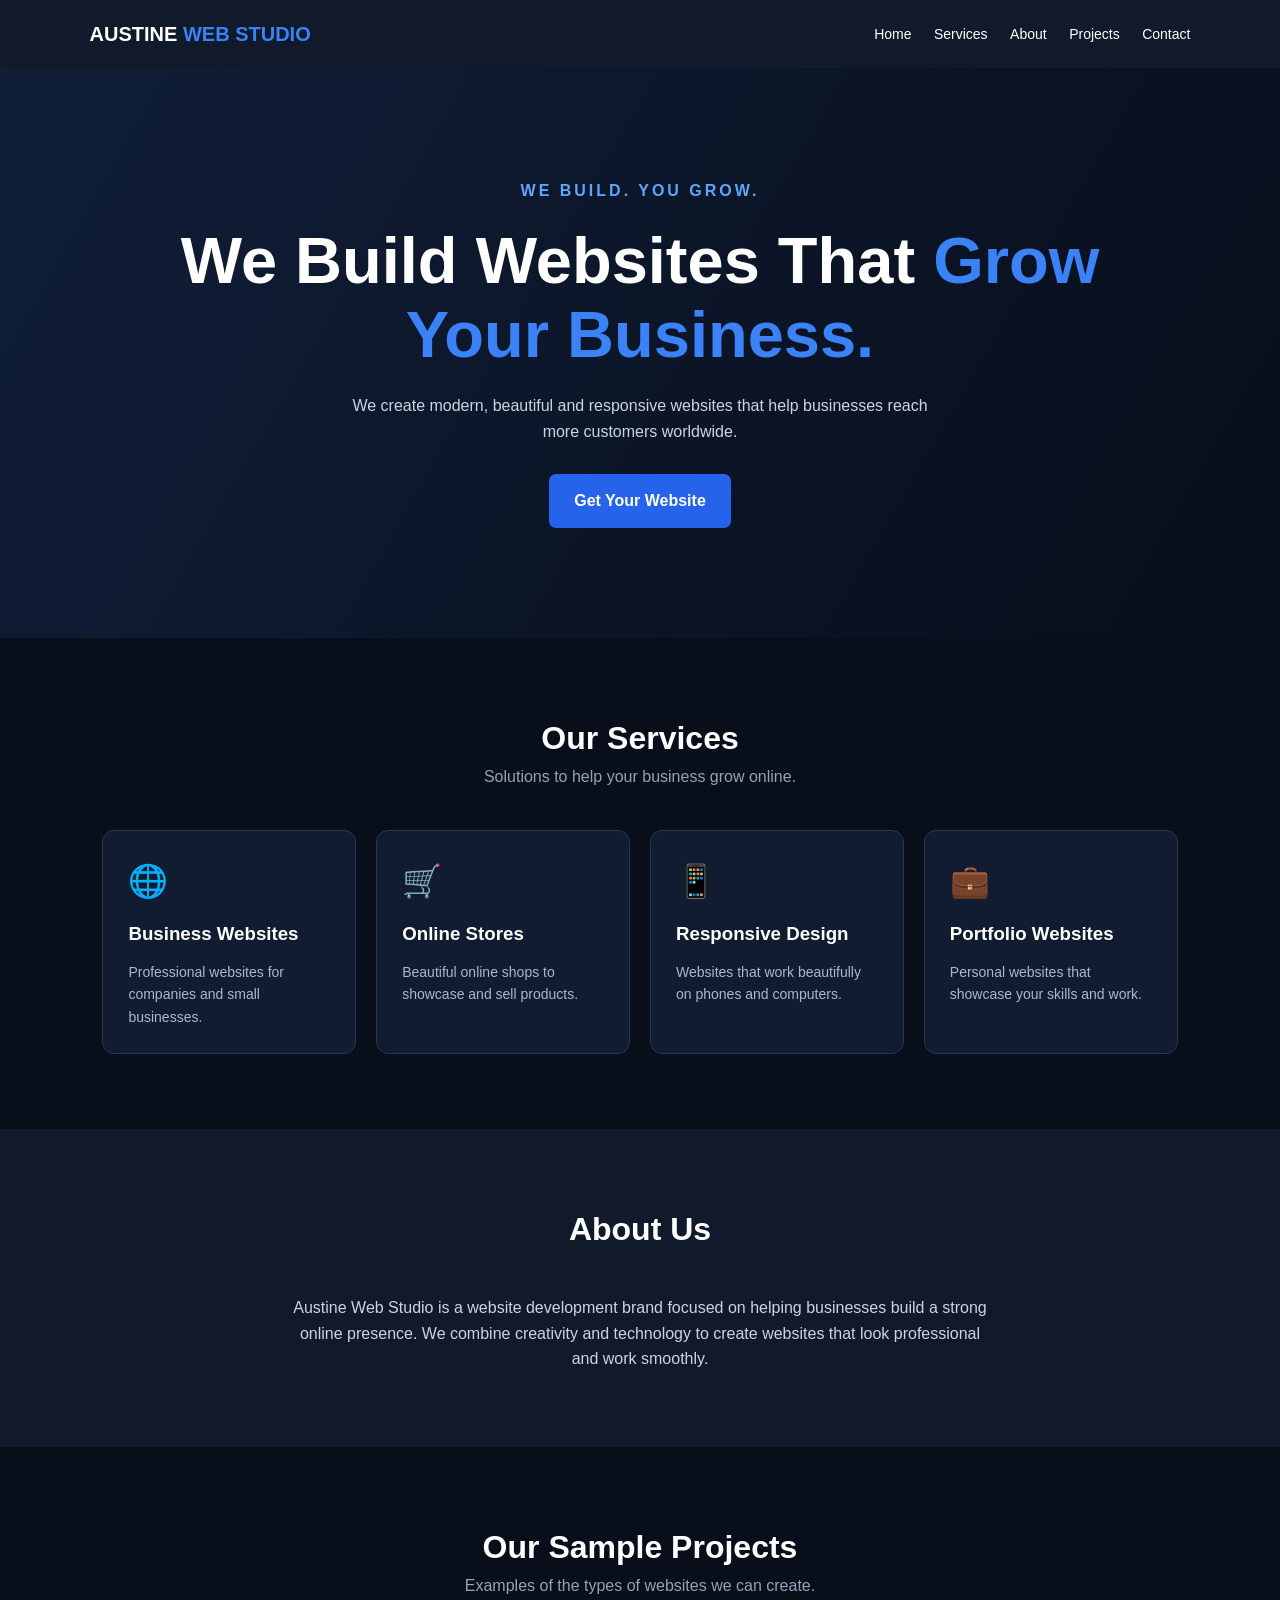
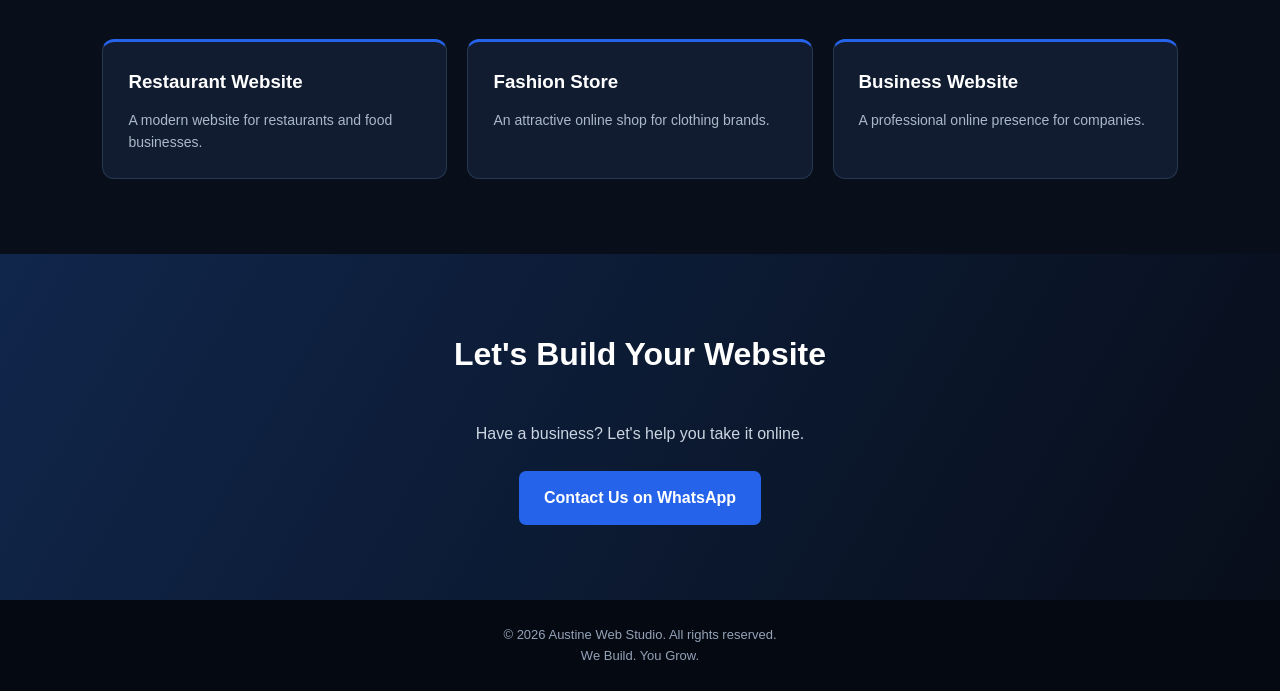
==== index.html @ 11d2cbbd "Add files via upload" ====
<!DOCTYPE html>
<html lang="en">
<head>
<meta charset="UTF-8">
<meta name="viewport" content="width=device-width, initial-scale=1.0">
<title>Austine Web Studio | We Build. You Grow.</title>
<meta name="description" content="Austine Web Studio creates modern, responsive websites for businesses around the world.">
<style>
* {
  margin: 0;
  padding: 0;
  box-sizing: border-box;
}
html { scroll-behavior: smooth; }
body {
  font-family: Arial, sans-serif;
  background: #080e1a;
  color: white;
  line-height: 1.6;
}
header {
  padding: 18px 7%;
  display: flex;
  justify-content: space-between;
  align-items: center;
  background: #101a2b;
  position: sticky;
  top: 0;
  z-index: 10;
}
.logo { font-size: 20px; font-weight: bold; }
.logo span { color: #3b82f6; }
nav a {
  color: white;
  text-decoration: none;
  margin-left: 18px;
  font-size: 14px;
}
nav a:hover { color: #60a5fa; }
.hero {
  min-height: 550px;
  padding: 110px 8%;
  background: linear-gradient(120deg,#101e38,#080e1a);
  text-align: center;
  display: flex;
  flex-direction: column;
  align-items: center;
  justify-content: center;
}
.tag {
  color: #60a5fa;
  font-weight: bold;
  letter-spacing: 3px;
}
h1 {
  font-size: clamp(36px,7vw,65px);
  line-height: 1.15;
  margin: 20px 0;
}
h1 span { color: #3b82f6; }
.hero p {
  color: #cbd5e1;
  max-width: 600px;
  margin-bottom: 30px;
}
.btn {
  display: inline-block;
  padding: 14px 25px;
  background: #2563eb;
  color: white;
  border-radius: 7px;
  text-decoration: none;
  font-weight: bold;
  border: none;
  cursor: pointer;
}
.btn:hover { background: #1d4ed8; }
section { padding: 75px 8%; }
.section-title {
  text-align: center;
  margin-bottom: 40px;
}
.section-title h2 { font-size: 32px; }
.section-title p { color: #94a3b8; }
.services {
  display: grid;
  grid-template-columns: repeat(auto-fit,minmax(220px,1fr));
  gap: 20px;
}
.service, .project {
  background: #111c30;
  padding: 25px;
  border: 1px solid #263750;
  border-radius: 12px;
}
.service h3, .project h3 { margin-bottom: 12px; }
.service p, .project p {
  color: #aab8ca;
  font-size: 14px;
}
.service .symbol {
  font-size: 32px;
  margin-bottom: 12px;
}
.about {
  background: #101a2b;
  text-align: center;
}
.about p {
  max-width: 700px;
  margin: auto;
  color: #cbd5e1;
}
.projects {
  display: grid;
  grid-template-columns: repeat(auto-fit,minmax(220px,1fr));
  gap: 20px;
}
.project { border-top: 3px solid #2563eb; }
.contact {
  text-align: center;
  background: linear-gradient(120deg,#10264b,#080e1a);
}
.contact p {
  color: #cbd5e1;
  margin: 15px auto 25px;
}
footer {
  padding: 25px;
  text-align: center;
  background: #050912;
  color: #94a3b8;
  font-size: 13px;
}
.menu-btn {
  display: none;
  background: none;
  color: white;
  border: none;
  font-size: 25px;
}
@media(max-width:650px) {
  .menu-btn { display: block; }
  nav {
    display: none;
    position: absolute;
    top: 65px;
    left: 0;
    width: 100%;
    background: #101a2b;
    padding: 20px;
  }
  nav.show { display: flex; flex-direction: column; }
  nav a { margin: 10px 0; }
}
</style>
</head>
<body>

<header>
  <div class="logo">AUSTINE <span>WEB STUDIO</span></div>
  <button class="menu-btn" onclick="toggleMenu()">☰</button>
  <nav id="nav">
    <a href="#home">Home</a>
    <a href="#services">Services</a>
    <a href="#about">About</a>
    <a href="#projects">Projects</a>
    <a href="#contact">Contact</a>
  </nav>
</header>

<div class="hero" id="home">
  <div class="tag">WE BUILD. YOU GROW.</div>
  <h1>We Build Websites That <span>Grow Your Business.</span></h1>
  <p>
    We create modern, beautiful and responsive websites
    that help businesses reach more customers worldwide.
  </p>
  <a href="#contact" class="btn">Get Your Website</a>
</div>

<section id="services">
  <div class="section-title">
    <h2>Our Services</h2>
    <p>Solutions to help your business grow online.</p>
  </div>
  <div class="services">
    <div class="service">
      <div class="symbol">🌐</div>
      <h3>Business Websites</h3>
      <p>Professional websites for companies and small businesses.</p>
    </div>
    <div class="service">
      <div class="symbol">🛒</div>
      <h3>Online Stores</h3>
      <p>Beautiful online shops to showcase and sell products.</p>
    </div>
    <div class="service">
      <div class="symbol">📱</div>
      <h3>Responsive Design</h3>
      <p>Websites that work beautifully on phones and computers.</p>
    </div>
    <div class="service">
      <div class="symbol">💼</div>
      <h3>Portfolio Websites</h3>
      <p>Personal websites that showcase your skills and work.</p>
    </div>
  </div>
</section>

<section class="about" id="about">
  <div class="section-title"><h2>About Us</h2></div>
  <p>
    Austine Web Studio is a website development brand
    focused on helping businesses build a strong online presence.
    We combine creativity and technology to create websites
    that look professional and work smoothly.
  </p>
</section>

<section id="projects">
  <div class="section-title">
    <h2>Our Sample Projects</h2>
    <p>Examples of the types of websites we can create.</p>
  </div>
  <div class="projects">
    <div class="project">
      <h3>Restaurant Website</h3>
      <p>A modern website for restaurants and food businesses.</p>
    </div>
    <div class="project">
      <h3>Fashion Store</h3>
      <p>An attractive online shop for clothing brands.</p>
    </div>
    <div class="project">
      <h3>Business Website</h3>
      <p>A professional online presence for companies.</p>
    </div>
  </div>
</section>

<section class="contact" id="contact">
  <div class="section-title"><h2>Let's Build Your Website</h2></div>
  <p>Have a business? Let's help you take it online.</p>
  <a class="btn" id="whatsapp" href="#">Contact Us on WhatsApp</a>
</section>

<footer>
  <p>© <span id="year"></span> Austine Web Studio. All rights reserved.</p>
  <p>We Build. You Grow.</p>
</footer>

<script>
function toggleMenu() {
  document.getElementById("nav").classList.toggle("show");
}

document.getElementById("year").textContent =
  new Date().getFullYear();

// Replace this with your WhatsApp number.
const phone = "2348149121027";
const message = "Hello Austine Web Studio, I need a website.";
document.getElementById("whatsapp").href =
  "https://wa.me/" + phone + "?text=" +
  encodeURIComponent(message);
</script>

</body>
</html>
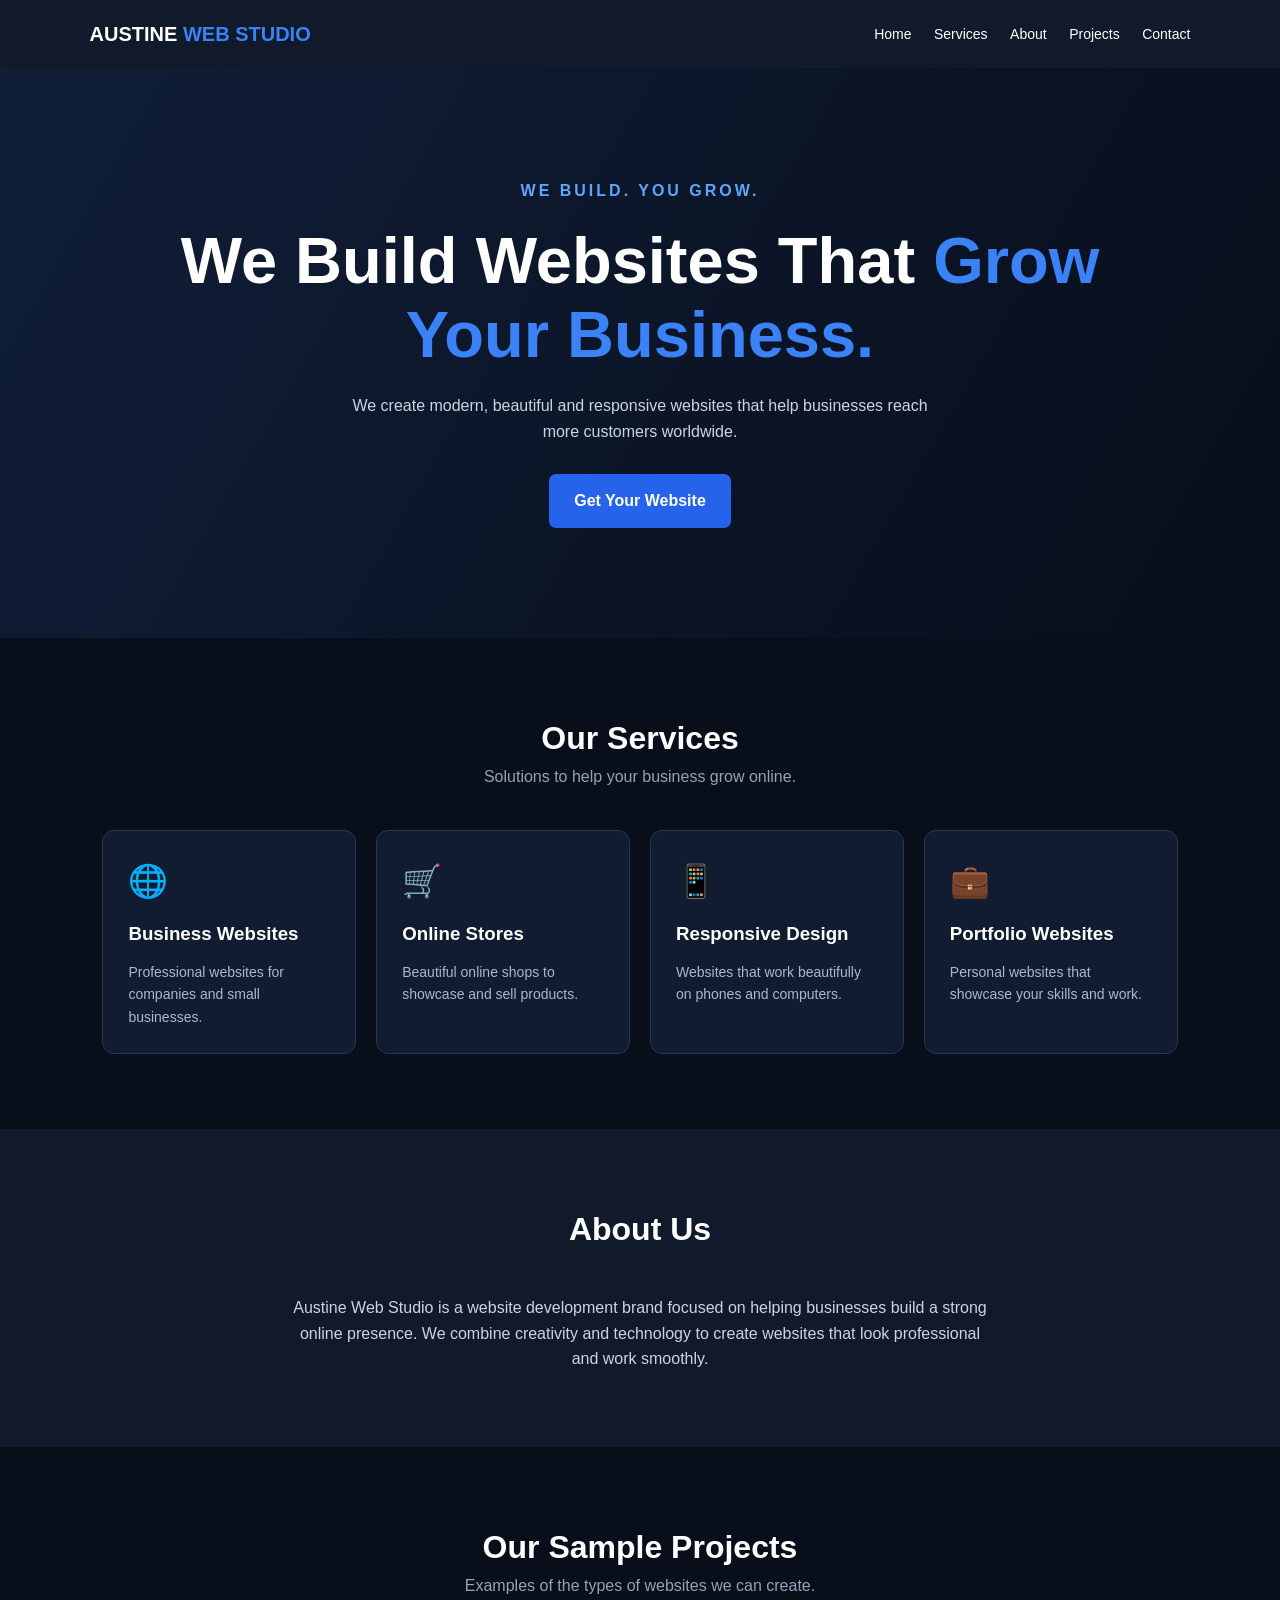
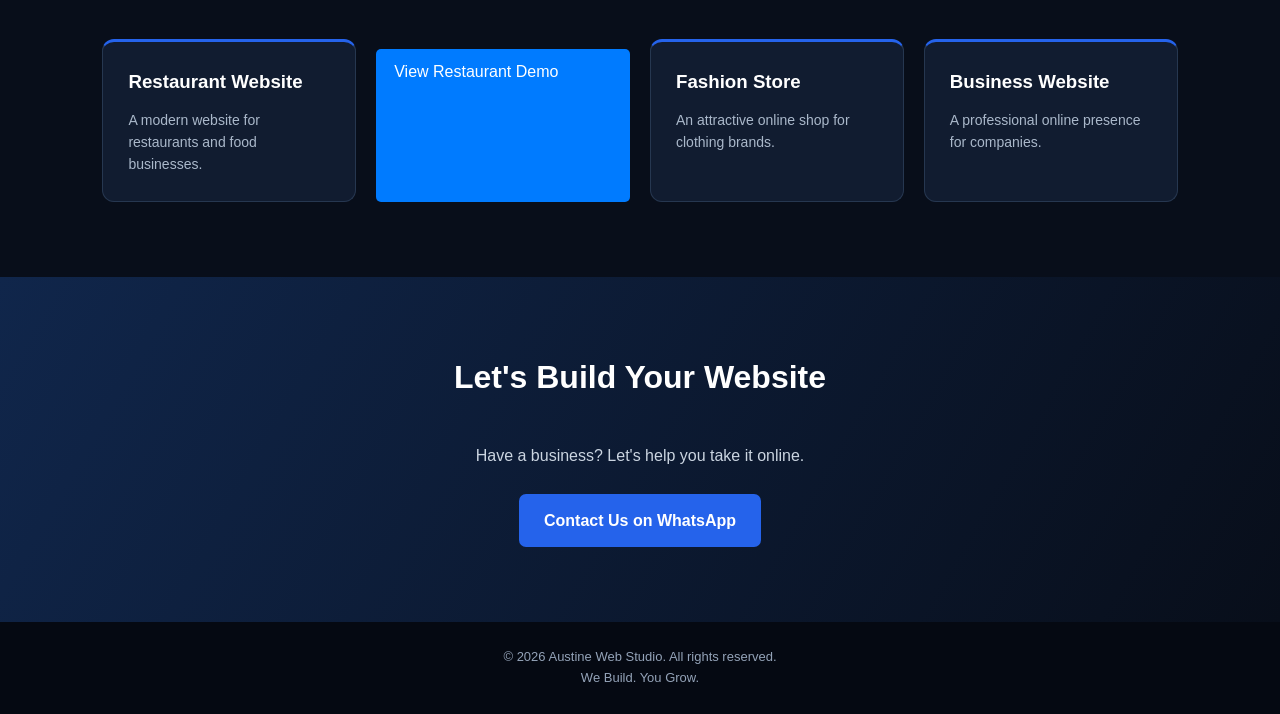
==== commit 29cb9495: "Add files via upload" ====
--- a/index.html
+++ b/index.html
@@ -229,6 +229,11 @@
       <h3>Restaurant Website</h3>
       <p>A modern website for restaurants and food businesses.</p>
     </div>
+<a href="https://austineoss.github.io/austine-web-studio/restaurant-demo.html"
+target="_blank"
+style="display:inline-block;background:#007bff;color:white;padding:10px 18px;text-decoration:none;border-radius:5px;margin-top:10px;">
+View Restaurant Demo
+</a>
     <div class="project">
       <h3>Fashion Store</h3>
       <p>An attractive online shop for clothing brands.</p>
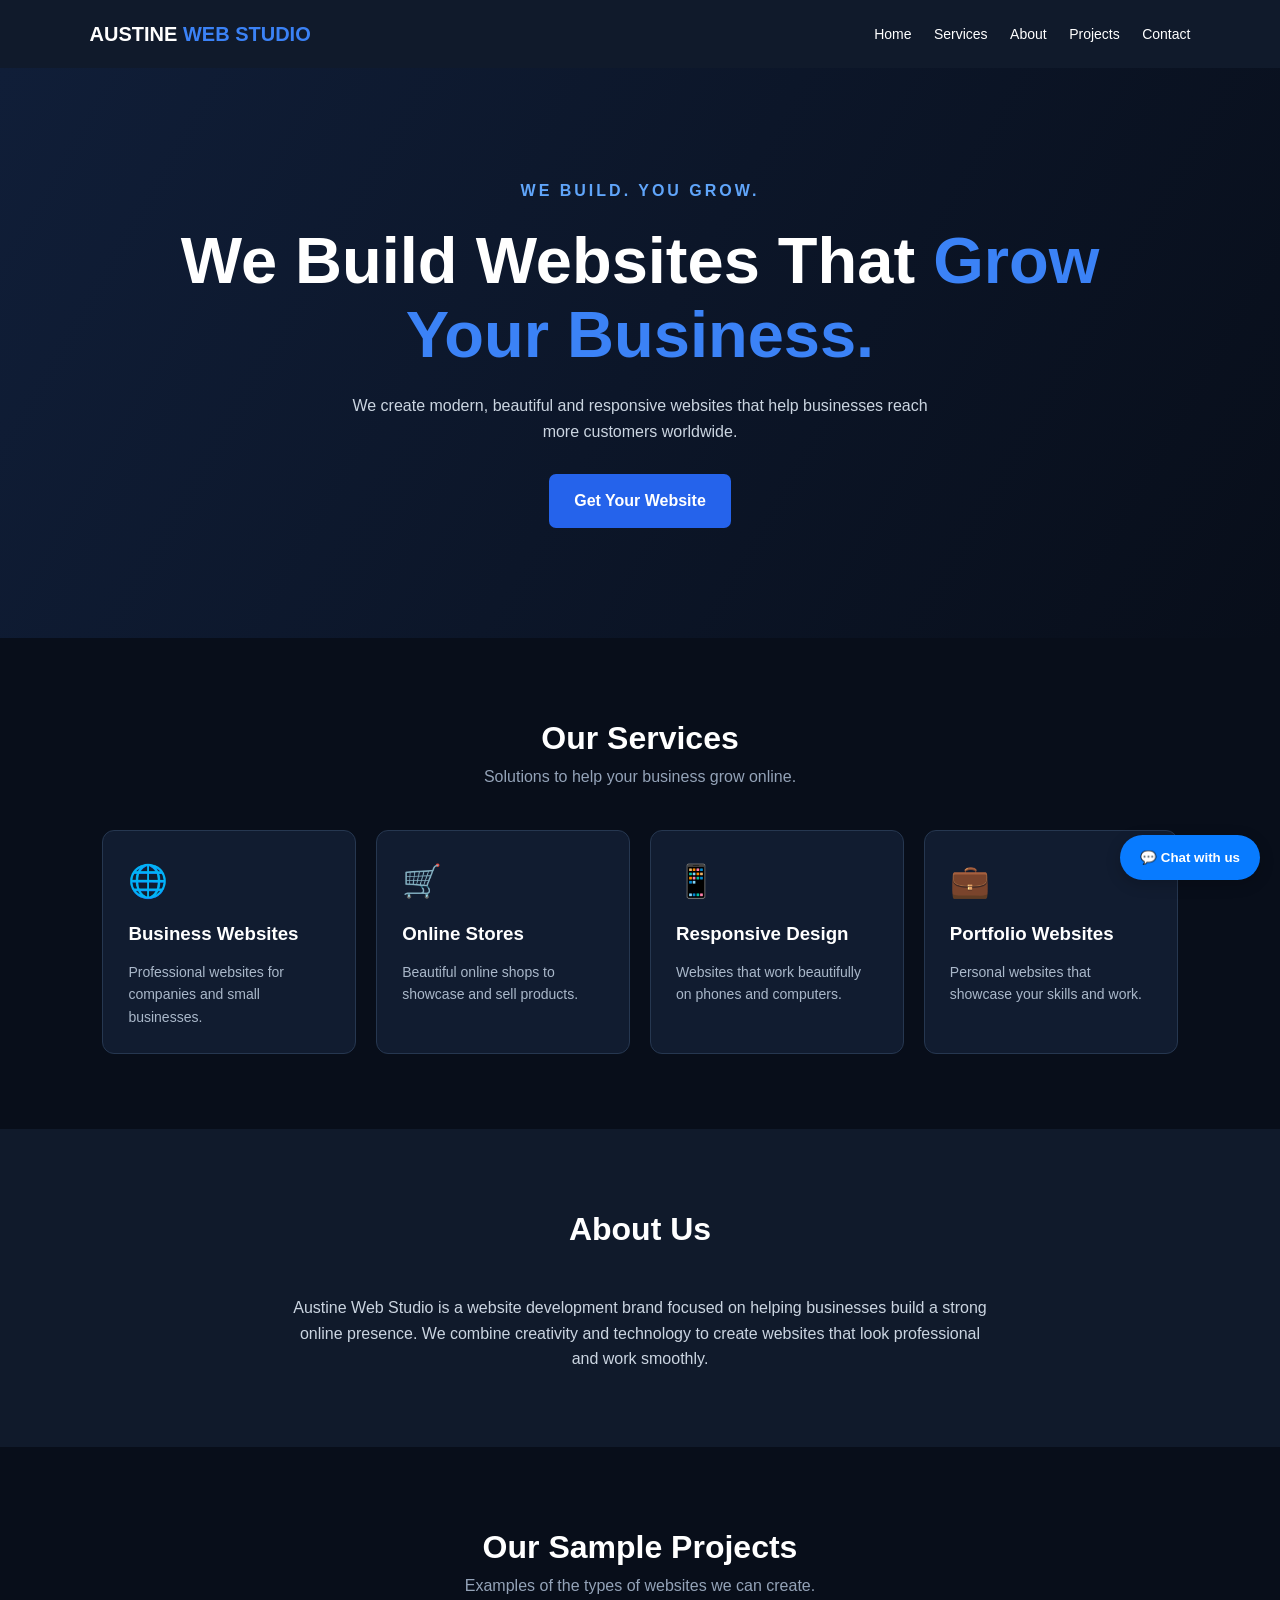
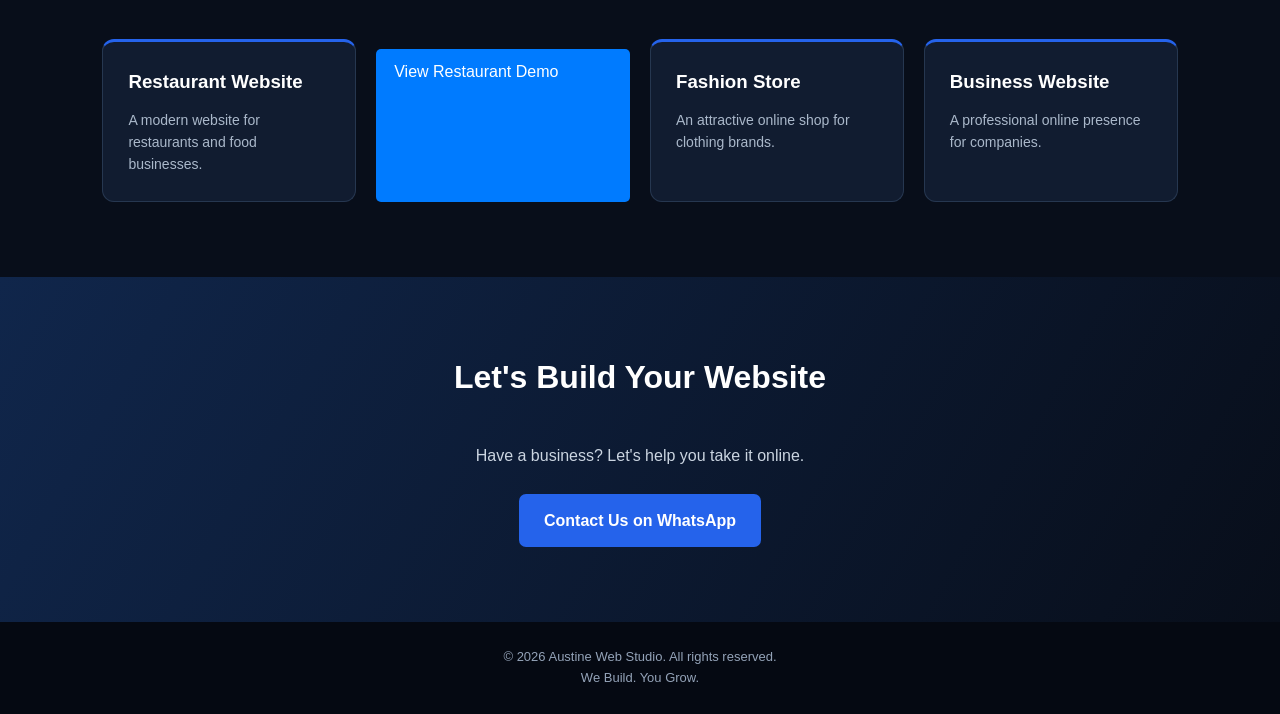
==== commit ea052bae: "Add files via upload" ====
--- a/index.html
+++ b/index.html
@@ -272,6 +272,203 @@
   encodeURIComponent(message);
 </script>
 
+<style>
+  #chat-button {
+    position: fixed;
+    right: 20px;
+    bottom: 20px;
+    background: #087bff;
+    color: white;
+    border: none;
+    border-radius: 50px;
+    padding: 15px 20px;
+    font-weight: bold;
+    cursor: pointer;
+    z-index: 9999;
+    box-shadow: 0 4px 15px #0003;
+  }
+
+  #chat-box {
+    display: none;
+    position: fixed;
+    right: 20px;
+    bottom: 85px;
+    width: 320px;
+    max-width: calc(100vw - 40px);
+    height: 420px;
+    background: white;
+    border-radius: 15px;
+    box-shadow: 0 5px 25px #0004;
+    overflow: hidden;
+    z-index: 9999;
+    flex-direction: column;
+    font-family: Arial, sans-serif;
+  }
+
+  #chat-header {
+    background: #071b35;
+    color: white;
+    padding: 16px;
+    font-weight: bold;
+  }
+
+  #chat-messages {
+    flex: 1;
+    padding: 12px;
+    overflow-y: auto;
+    background: #f3f6fa;
+  }
+
+  .chat-message {
+    padding: 10px;
+    border-radius: 10px;
+    margin-bottom: 10px;
+    max-width: 90%;
+    font-size: 14px;
+    white-space: pre-line;
+  }
+
+  .bot-message {
+    background: white;
+    color: #222;
+  }
+
+  .user-message {
+    background: #087bff;
+    color: white;
+    margin-left: auto;
+  }
+
+  #chat-form {
+    display: flex;
+    padding: 10px;
+    gap: 5px;
+    border-top: 1px solid #ddd;
+  }
+
+  #chat-input {
+    min-width: 0;
+    flex: 1;
+    padding: 10px;
+    border: 1px solid #ccc;
+    border-radius: 8px;
+  }
+
+  #chat-form button {
+    background: #087bff;
+    color: white;
+    border: none;
+    padding: 10px;
+    border-radius: 8px;
+  }
+</style>
+
+<button id="chat-button" onclick="toggleChat()">
+  💬 Chat with us
+</button>
+
+<div id="chat-box">
+  <div id="chat-header">
+    🤖 Austine AI Assistant
+    <span onclick="toggleChat()"
+      style="float:right;cursor:pointer;">✕</span>
+  </div>
+
+  <div id="chat-messages">
+    <div class="chat-message bot-message">
+      Hello! 👋 Welcome to Austine Web Studio.
+
+      I can help you learn about our website design services.
+
+      What would you like to know?
+    </div>
+  </div>
+
+  <form id="chat-form">
+    <input id="chat-input"
+      placeholder="Type your message..."
+      autocomplete="off" required>
+    <button type="submit">Send</button>
+  </form>
+</div>
+
+<script>
+  function toggleChat() {
+    const box = document.getElementById("chat-box");
+
+    box.style.display =
+      box.style.display === "flex" ? "none" : "flex";
+  }
+
+  function addMessage(message, sender) {
+    const messages = document.getElementById("chat-messages");
+    const div = document.createElement("div");
+
+    div.className = "chat-message " + sender;
+    div.textContent = message;
+
+    messages.appendChild(div);
+    messages.scrollTop = messages.scrollHeight;
+  }
+
+  function getBotReply(message) {
+    const text = message.toLowerCase();
+
+    if (text.includes("hello") || text.includes("hi") ||
+        text.includes("good morning")) {
+      return "Hello! 👋 Welcome to Austine Web Studio. How can I help you?";
+    }
+
+    if (text.includes("service") || text.includes("offer")) {
+      return "We offer business websites, portfolio websites, restaurant websites, online stores and responsive web design.";
+    }
+
+    if (text.includes("price") || text.includes("cost")) {
+      return "Our website prices depend on the features you need. Tell us what type of website you want for a quote.";
+    }
+
+    if (text.includes("restaurant")) {
+      return "We can build a restaurant website with a menu, food photos, contact information and WhatsApp ordering.";
+    }
+
+    if (text.includes("portfolio")) {
+      return "We can create a professional portfolio website to showcase your skills, projects and achievements.";
+    }
+
+    if (text.includes("online store") || text.includes("ecommerce")) {
+      return "We can design an online store to display your products and help customers place orders.";
+    }
+
+    if (text.includes("contact") || text.includes("whatsapp")) {
+      return "You can contact Austine Web Studio through the WhatsApp button on this website.";
+    }
+
+    if (text.includes("website")) {
+      return "We build modern, mobile-friendly websites for businesses. What type of business do you have?";
+    }
+
+    return "Thanks for your message! 😊 Please tell me more, or use our WhatsApp button to speak with Austine Web Studio.";
+  }
+
+  document.getElementById("chat-form").addEventListener(
+    "submit", function(event) {
+      event.preventDefault();
+
+      const input = document.getElementById("chat-input");
+      const message = input.value.trim();
+
+      if (!message) return;
+
+      addMessage(message, "user-message");
+      input.value = "";
+
+      setTimeout(function() {
+        addMessage(getBotReply(message), "bot-message");
+      }, 400);
+    }
+  );
+</script>
+
 </body>
 </html>
 
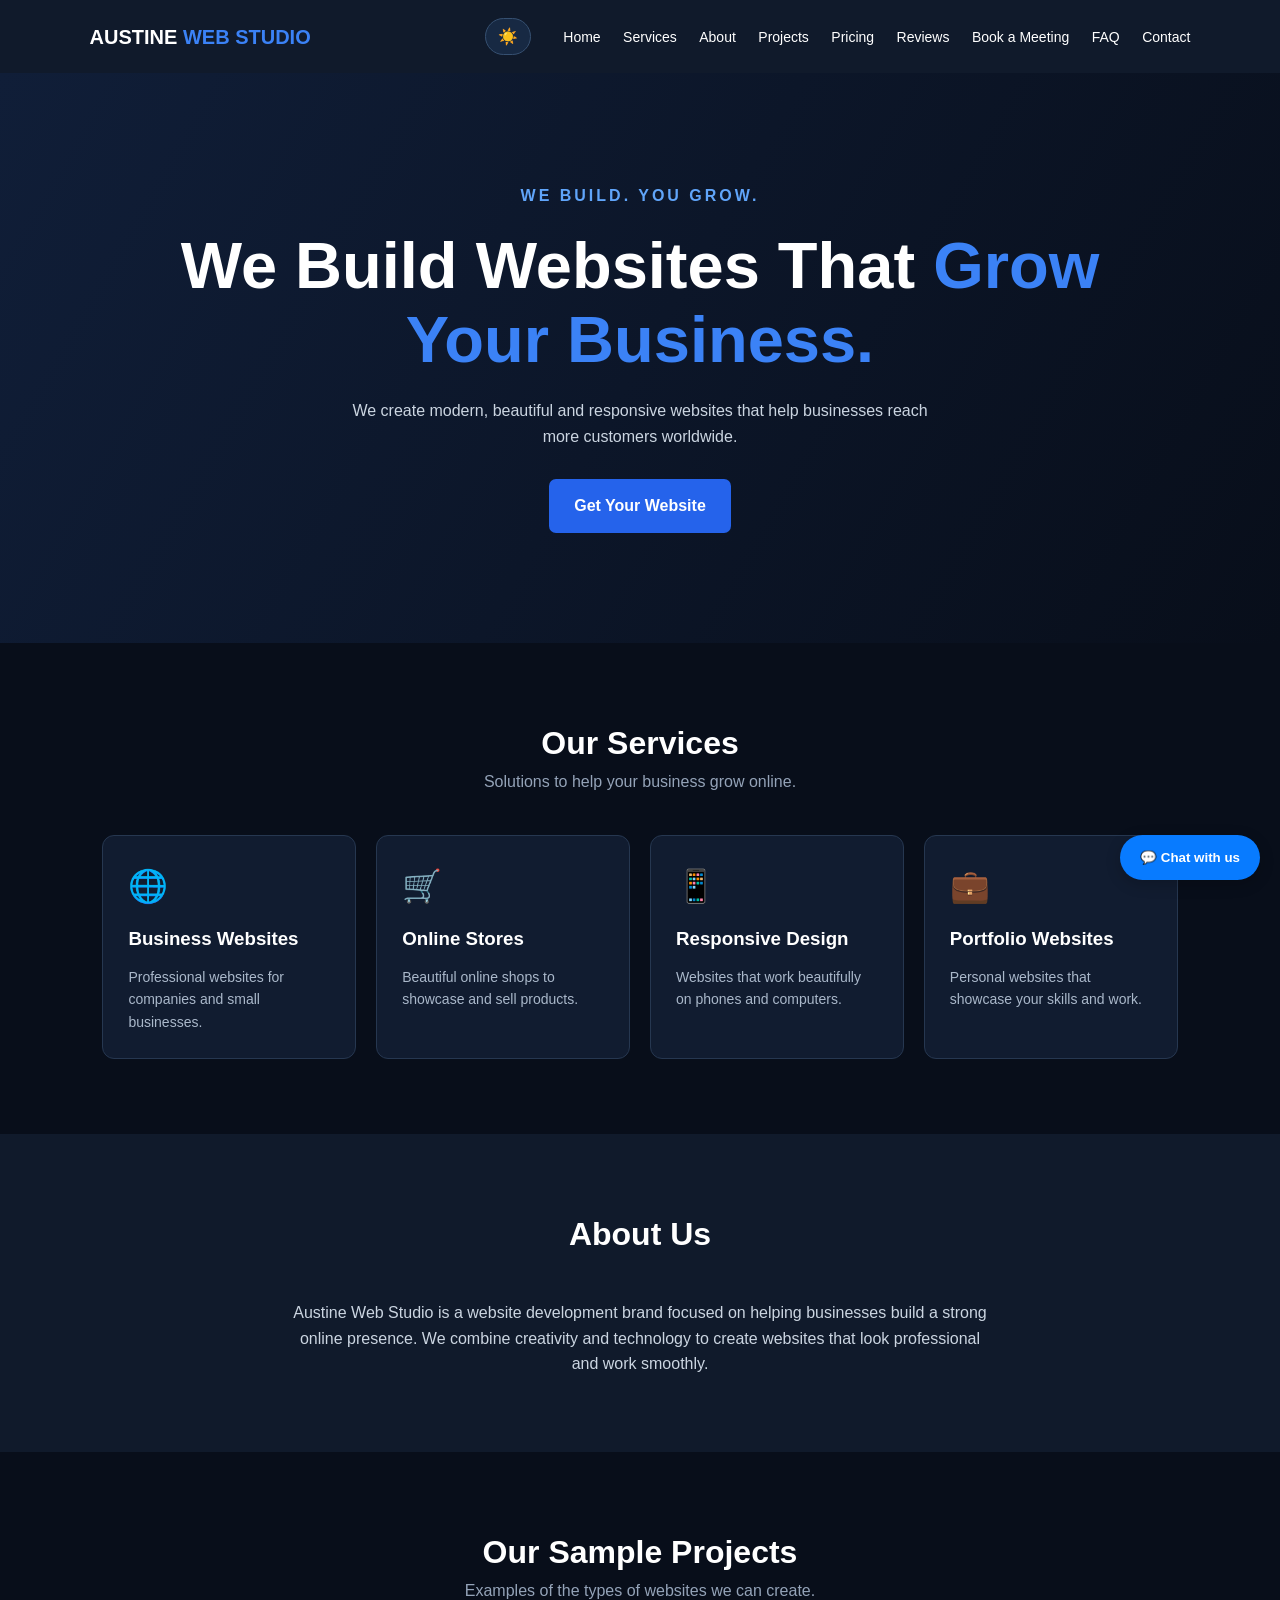
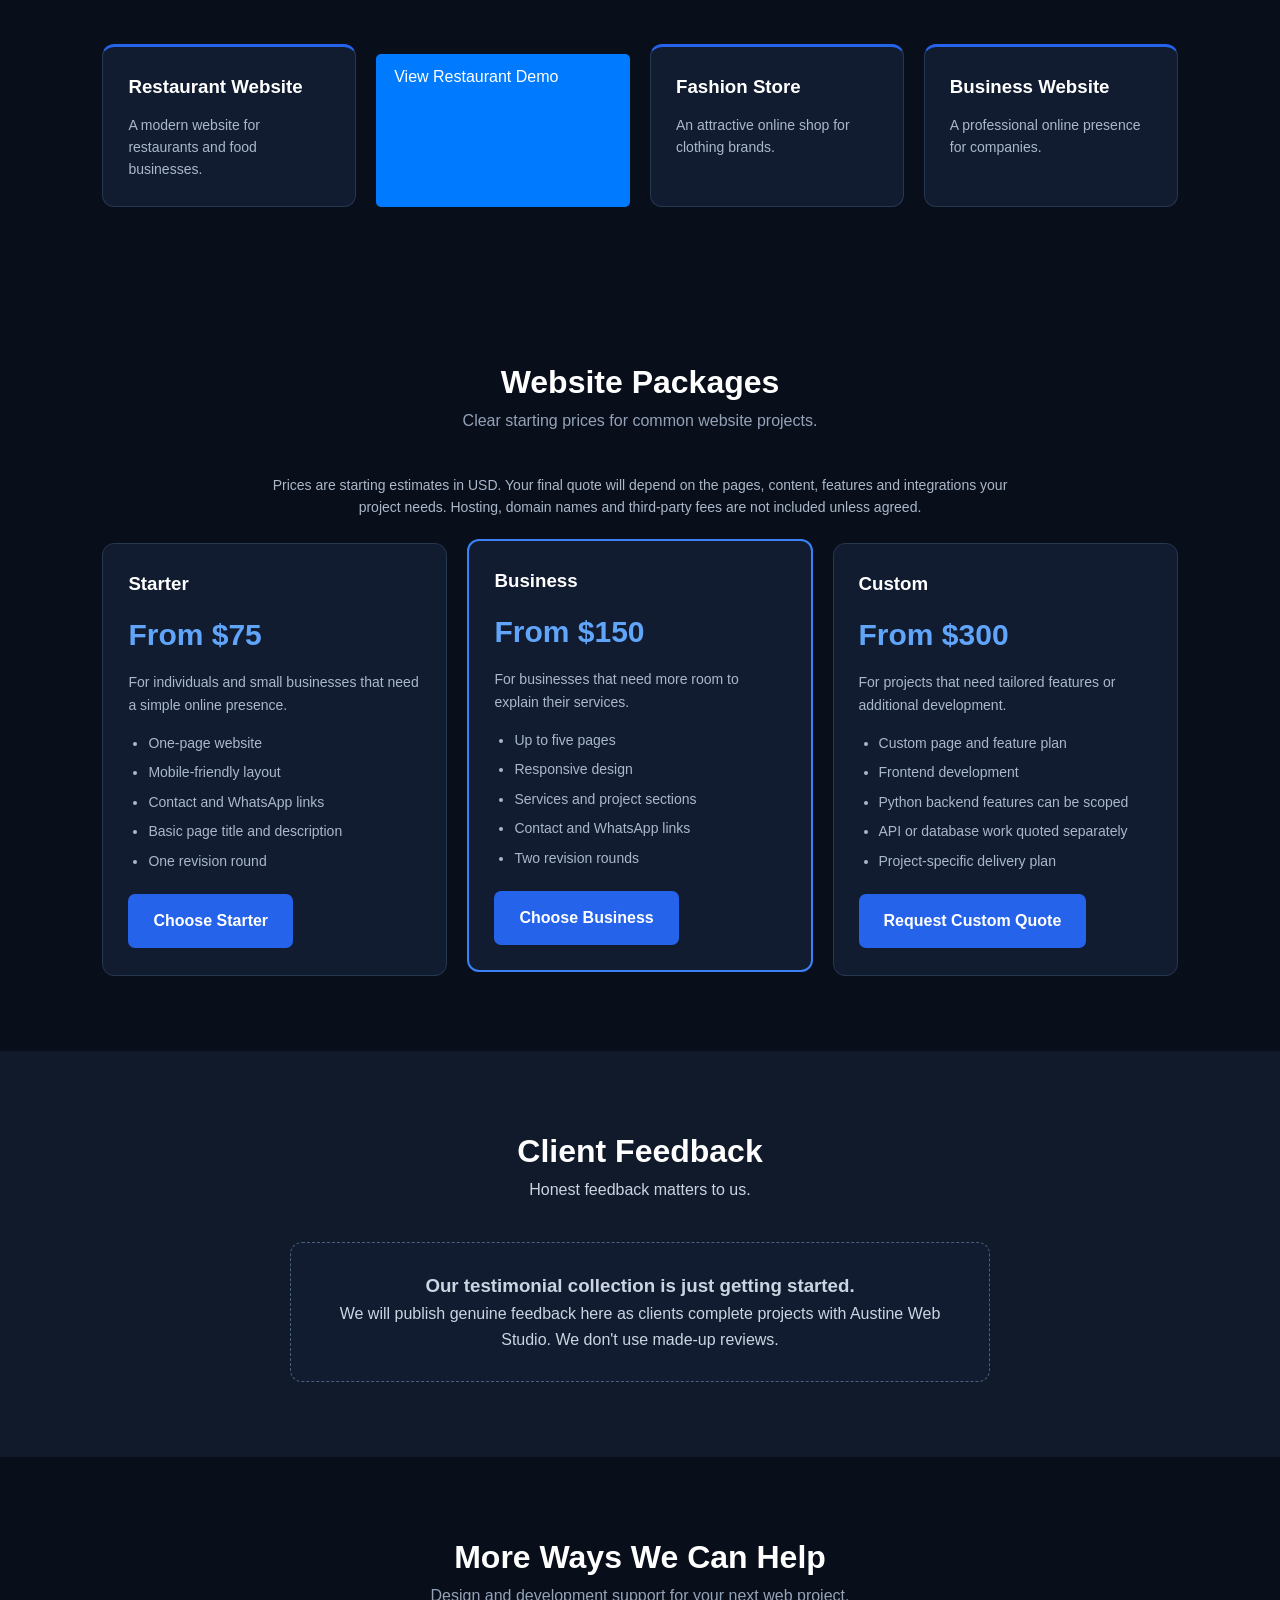
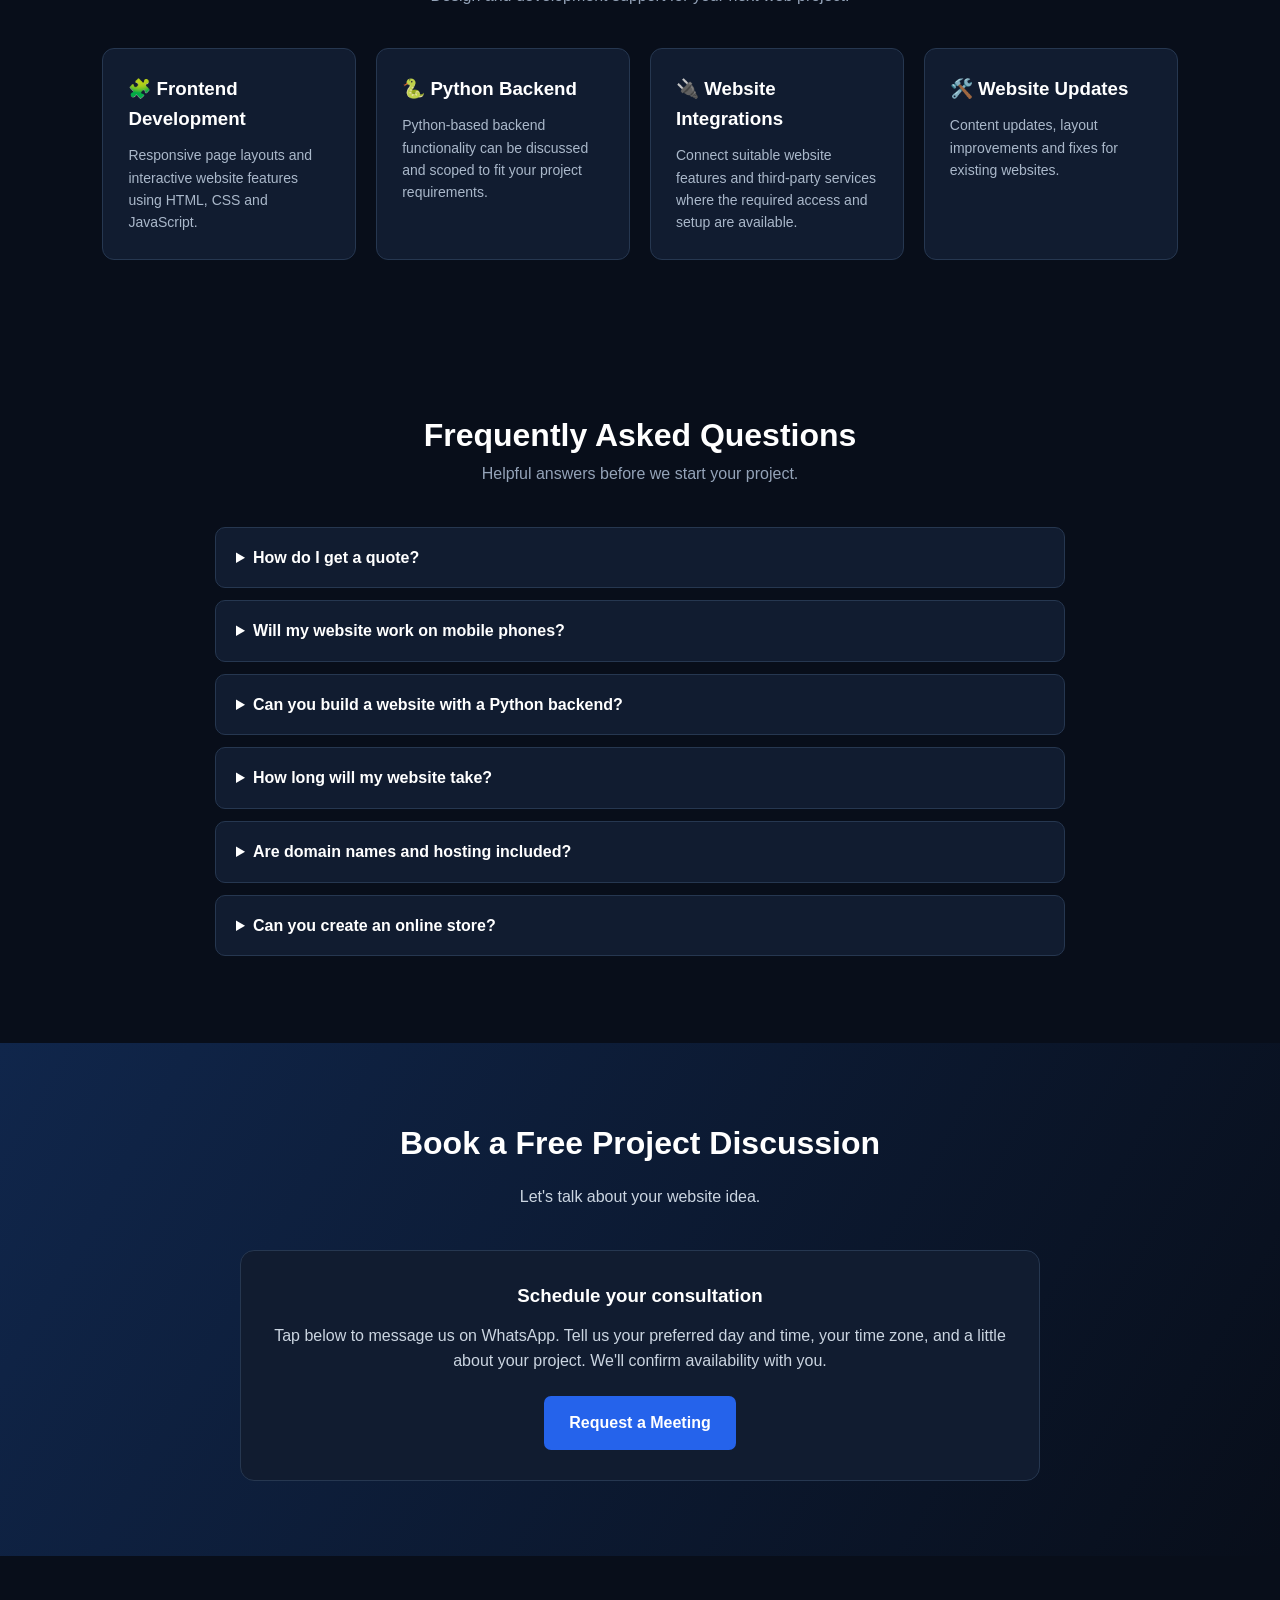
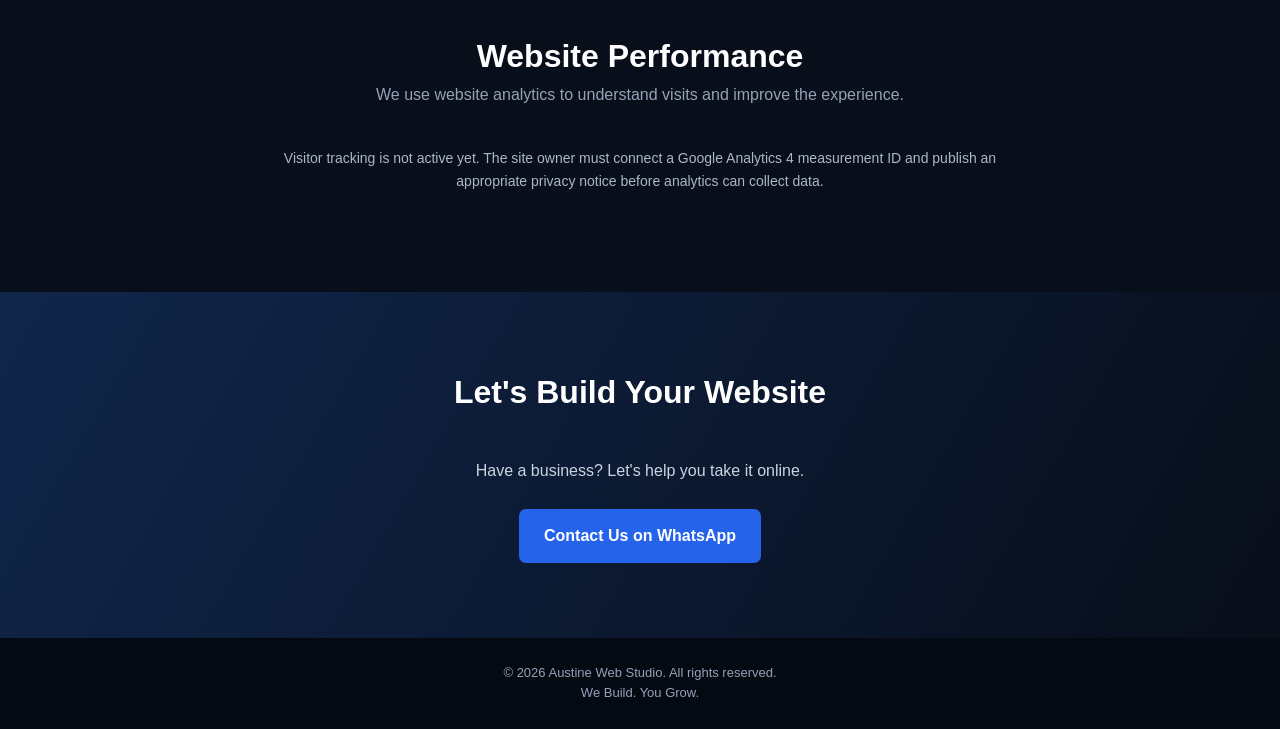
==== commit e9330168: "Add files via upload" ====
--- a/index.html
+++ b/index.html
@@ -154,18 +154,123 @@
   nav.show { display: flex; flex-direction: column; }
   nav a { margin: 10px 0; }
 }
+
+/* New Austine Web Studio sections and interactive features */
+.theme-toggle {
+  margin-left: auto;
+  margin-right: 14px;
+  border: 1px solid #365071;
+  border-radius: 999px;
+  background: #172943;
+  color: white;
+  padding: 8px 12px;
+  cursor: pointer;
+  font-size: 16px;
+}
+.pricing-grid, .feature-grid, .testimonial-grid {
+  display: grid;
+  grid-template-columns: repeat(auto-fit, minmax(220px, 1fr));
+  gap: 20px;
+}
+.price-card, .feature-card, .testimonial-card {
+  background: #111c30;
+  border: 1px solid #263750;
+  border-radius: 12px;
+  padding: 25px;
+}
+.price-card.featured { border: 2px solid #3b82f6; transform: translateY(-4px); }
+.price-card h3, .feature-card h3 { margin-bottom: 10px; }
+.price { font-size: 30px; font-weight: bold; color: #60a5fa; margin: 12px 0; }
+.price small { font-size: 13px; color: #aab8ca; font-weight: normal; }
+.price-card p, .price-card li, .feature-card p, .testimonial-card p {
+  color: #aab8ca;
+  font-size: 14px;
+}
+.price-card ul { padding-left: 20px; margin: 16px 0 22px; }
+.price-card li { margin: 7px 0; }
+.section-note { max-width: 760px; margin: 0 auto 25px; color: #aab8ca; text-align: center; font-size: 14px; }
+.empty-testimonials {
+  max-width: 700px;
+  margin: auto;
+  padding: 28px;
+  border: 1px dashed #49617f;
+  border-radius: 12px;
+  text-align: center;
+  color: #cbd5e1;
+  background: #111c30;
+}
+.faq-list { max-width: 850px; margin: auto; }
+.faq-list details {
+  background: #111c30;
+  border: 1px solid #263750;
+  border-radius: 10px;
+  padding: 17px 20px;
+  margin-bottom: 12px;
+}
+.faq-list summary { cursor: pointer; font-weight: bold; }
+.faq-list details p { color: #aab8ca; margin-top: 12px; }
+.booking-panel {
+  max-width: 800px;
+  margin: auto;
+  padding: 30px;
+  text-align: center;
+  background: #111c30;
+  border: 1px solid #263750;
+  border-radius: 14px;
+}
+.booking-panel p { color: #cbd5e1; margin: 12px 0 22px; }
+.chat-quick-actions { display: flex; flex-wrap: wrap; gap: 7px; padding: 8px 10px; background: #f3f6fa; }
+.chat-quick-actions button {
+  border: 1px solid #b7c8df;
+  background: white;
+  color: #17345a;
+  border-radius: 18px;
+  padding: 7px 10px;
+  font-size: 12px;
+  cursor: pointer;
+}
+#chat-header { display: flex; justify-content: space-between; align-items: center; }
+#chat-close { cursor: pointer; border: 0; background: transparent; color: white; font-size: 20px; }
+body.light-mode { background: #f5f7fb; color: #172033; }
+body.light-mode header, body.light-mode .about { background: #e7edf6; }
+body.light-mode nav a { color: #172033; }
+body.light-mode .hero { background: linear-gradient(120deg,#dceaff,#f5f7fb); }
+body.light-mode .hero p, body.light-mode .about p, body.light-mode .contact p { color: #34445c; }
+body.light-mode .service, body.light-mode .project, body.light-mode .price-card,
+body.light-mode .feature-card, body.light-mode .testimonial-card,
+body.light-mode .faq-list details, body.light-mode .booking-panel,
+body.light-mode .empty-testimonials { background: white; color: #172033; border-color: #cbd5e1; }
+body.light-mode .service p, body.light-mode .project p, body.light-mode .price-card p,
+body.light-mode .price-card li, body.light-mode .feature-card p,
+body.light-mode .testimonial-card p, body.light-mode .faq-list details p,
+body.light-mode .booking-panel p, body.light-mode .section-note { color: #526176; }
+body.light-mode footer { background: #e7edf6; color: #526176; }
+body.light-mode .contact { background: linear-gradient(120deg,#dceaff,#f5f7fb); }
+body.light-mode .theme-toggle { background: white; color: #172033; border-color: #cbd5e1; }
+@media(max-width:650px) {
+  header { flex-wrap: wrap; }
+  .theme-toggle { margin-left: auto; }
+  nav { z-index: 20; }
+  .price-card.featured { transform: none; }
+}
+
 </style>
 </head>
 <body>
 
 <header>
   <div class="logo">AUSTINE <span>WEB STUDIO</span></div>
-  <button class="menu-btn" onclick="toggleMenu()">☰</button>
+  <button class="theme-toggle" id="theme-toggle" type="button" aria-label="Switch color theme">☀️</button>
+  <button class="menu-btn" onclick="toggleMenu()" aria-label="Open navigation menu">☰</button>
   <nav id="nav">
     <a href="#home">Home</a>
     <a href="#services">Services</a>
     <a href="#about">About</a>
     <a href="#projects">Projects</a>
+    <a href="#pricing">Pricing</a>
+    <a href="#testimonials">Reviews</a>
+    <a href="#booking">Book a Meeting</a>
+    <a href="#faq">FAQ</a>
     <a href="#contact">Contact</a>
   </nav>
 </header>
@@ -245,6 +350,145 @@
   </div>
 </section>
 
+
+<section id="pricing">
+  <div class="section-title">
+    <h2>Website Packages</h2>
+    <p>Clear starting prices for common website projects.</p>
+  </div>
+  <p class="section-note">Prices are starting estimates in USD. Your final quote will depend on the pages, content, features and integrations your project needs. Hosting, domain names and third-party fees are not included unless agreed.</p>
+  <div class="pricing-grid">
+    <article class="price-card">
+      <h3>Starter</h3>
+      <div class="price">From $75</div>
+      <p>For individuals and small businesses that need a simple online presence.</p>
+      <ul>
+        <li>One-page website</li>
+        <li>Mobile-friendly layout</li>
+        <li>Contact and WhatsApp links</li>
+        <li>Basic page title and description</li>
+        <li>One revision round</li>
+      </ul>
+      <a class="btn" href="#booking">Choose Starter</a>
+    </article>
+    <article class="price-card featured">
+      <h3>Business</h3>
+      <div class="price">From $150</div>
+      <p>For businesses that need more room to explain their services.</p>
+      <ul>
+        <li>Up to five pages</li>
+        <li>Responsive design</li>
+        <li>Services and project sections</li>
+        <li>Contact and WhatsApp links</li>
+        <li>Two revision rounds</li>
+      </ul>
+      <a class="btn" href="#booking">Choose Business</a>
+    </article>
+    <article class="price-card">
+      <h3>Custom</h3>
+      <div class="price">From $300</div>
+      <p>For projects that need tailored features or additional development.</p>
+      <ul>
+        <li>Custom page and feature plan</li>
+        <li>Frontend development</li>
+        <li>Python backend features can be scoped</li>
+        <li>API or database work quoted separately</li>
+        <li>Project-specific delivery plan</li>
+      </ul>
+      <a class="btn" href="#booking">Request Custom Quote</a>
+    </article>
+  </div>
+</section>
+
+<section id="testimonials" class="about">
+  <div class="section-title">
+    <h2>Client Feedback</h2>
+    <p>Honest feedback matters to us.</p>
+  </div>
+  <div class="empty-testimonials">
+    <h3>Our testimonial collection is just getting started.</h3>
+    <p>We will publish genuine feedback here as clients complete projects with Austine Web Studio. We don't use made-up reviews.</p>
+  </div>
+</section>
+
+<section id="additional-services">
+  <div class="section-title">
+    <h2>More Ways We Can Help</h2>
+    <p>Design and development support for your next web project.</p>
+  </div>
+  <div class="feature-grid">
+    <article class="feature-card">
+      <h3>🧩 Frontend Development</h3>
+      <p>Responsive page layouts and interactive website features using HTML, CSS and JavaScript.</p>
+    </article>
+    <article class="feature-card">
+      <h3>🐍 Python Backend</h3>
+      <p>Python-based backend functionality can be discussed and scoped to fit your project requirements.</p>
+    </article>
+    <article class="feature-card">
+      <h3>🔌 Website Integrations</h3>
+      <p>Connect suitable website features and third-party services where the required access and setup are available.</p>
+    </article>
+    <article class="feature-card">
+      <h3>🛠️ Website Updates</h3>
+      <p>Content updates, layout improvements and fixes for existing websites.</p>
+    </article>
+  </div>
+</section>
+
+<section id="faq">
+  <div class="section-title">
+    <h2>Frequently Asked Questions</h2>
+    <p>Helpful answers before we start your project.</p>
+  </div>
+  <div class="faq-list">
+    <details>
+      <summary>How do I get a quote?</summary>
+      <p>Tell us about your business, the type of website you need, the pages and features you have in mind, and your target deadline. We will discuss the scope and provide a quote.</p>
+    </details>
+    <details>
+      <summary>Will my website work on mobile phones?</summary>
+      <p>Yes. Responsive layouts are included in the packages so the website can adapt to mobile phones, tablets and desktop screens.</p>
+    </details>
+    <details>
+      <summary>Can you build a website with a Python backend?</summary>
+      <p>Python backend requirements can be discussed for custom projects. The exact features, hosting and database needs must be agreed before work begins.</p>
+    </details>
+    <details>
+      <summary>How long will my website take?</summary>
+      <p>Timing depends on the number of pages, features, content readiness and feedback. We will agree on a delivery schedule after reviewing your requirements.</p>
+    </details>
+    <details>
+      <summary>Are domain names and hosting included?</summary>
+      <p>They are not included in the listed starting prices unless specifically stated in your project quote. Any third-party charges will be explained before work begins.</p>
+    </details>
+    <details>
+      <summary>Can you create an online store?</summary>
+      <p>We can discuss a product catalogue and ordering experience. Shopping carts, payment processing and other advanced ecommerce features require a separate scope and quote.</p>
+    </details>
+  </div>
+</section>
+
+<section id="booking" class="contact">
+  <div class="section-title">
+    <h2>Book a Free Project Discussion</h2>
+    <p>Let's talk about your website idea.</p>
+  </div>
+  <div class="booking-panel">
+    <h3>Schedule your consultation</h3>
+    <p>Tap below to message us on WhatsApp. Tell us your preferred day and time, your time zone, and a little about your project. We'll confirm availability with you.</p>
+    <a class="btn" id="book-whatsapp" href="#contact">Request a Meeting</a>
+  </div>
+</section>
+
+<section id="analytics-info">
+  <div class="section-title">
+    <h2>Website Performance</h2>
+    <p>We use website analytics to understand visits and improve the experience.</p>
+  </div>
+  <p class="section-note">Visitor tracking is not active yet. The site owner must connect a Google Analytics 4 measurement ID and publish an appropriate privacy notice before analytics can collect data.</p>
+</section>
+
 <section class="contact" id="contact">
   <div class="section-title"><h2>Let's Build Your Website</h2></div>
   <p>Have a business? Let's help you take it online.</p>
@@ -369,9 +613,8 @@
 
 <div id="chat-box">
   <div id="chat-header">
-    🤖 Austine AI Assistant
-    <span onclick="toggleChat()"
-      style="float:right;cursor:pointer;">✕</span>
+    <span>🤖 Austine AI Assistant</span>
+    <button id="chat-close" type="button" onclick="toggleChat()" aria-label="Close chat">✕</button>
   </div>
 
   <div id="chat-messages">
@@ -382,6 +625,11 @@
 
       What would you like to know?
     </div>
+  </div>
+  <div class="chat-quick-actions">
+    <button type="button" data-chat-prompt="What services do you offer?">Services</button>
+    <button type="button" data-chat-prompt="What are your prices?">Prices</button>
+    <button type="button" data-chat-prompt="I want to book a meeting">Book a meeting</button>
   </div>
 
   <form id="chat-form">
@@ -414,40 +662,40 @@
   function getBotReply(message) {
     const text = message.toLowerCase();
 
-    if (text.includes("hello") || text.includes("hi") ||
-        text.includes("good morning")) {
-      return "Hello! 👋 Welcome to Austine Web Studio. How can I help you?";
-    }
-
-    if (text.includes("service") || text.includes("offer")) {
-      return "We offer business websites, portfolio websites, restaurant websites, online stores and responsive web design.";
-    }
-
-    if (text.includes("price") || text.includes("cost")) {
-      return "Our website prices depend on the features you need. Tell us what type of website you want for a quote.";
-    }
-
+    if (/\b(hello|hi|hey|good morning|good afternoon|good evening)\b/.test(text)) {
+      return "Hello! 👋 Welcome to Austine Web Studio. Are you looking for a new website, a redesign, or help with an existing project?";
+    }
+    if (text.includes("price") || text.includes("cost") || text.includes("package") || text.includes("budget")) {
+      return "Our sample starting packages are $75 for a one-page Starter website, $150 for a Business website of up to five pages, and $300 for a Custom project. Final pricing depends on the scope. Visit the Pricing section or tell us what you need for a quote.";
+    }
+    if (text.includes("service") || text.includes("offer") || text.includes("what do you do")) {
+      return "We work on business websites, landing pages, portfolio sites, responsive design, frontend development, website updates and scoped Python backend features. What kind of project do you have in mind?";
+    }
+    if (text.includes("python") || text.includes("backend") || text.includes("database") || text.includes("api")) {
+      return "Python backend, database and API requirements can be discussed as custom work. Tell us what the backend should do so we can review the scope.";
+    }
+    if (text.includes("meeting") || text.includes("book") || text.includes("consult")) {
+      return "You can request a project discussion using the 'Book a Free Project Discussion' section. Send your preferred day, time and time zone through WhatsApp, and we'll confirm availability.";
+    }
+    if (text.includes("time") || text.includes("long") || text.includes("delivery")) {
+      return "Delivery time depends on the number of pages, features and how quickly content and feedback are provided. We'll agree on a schedule after reviewing your project.";
+    }
     if (text.includes("restaurant")) {
-      return "We can build a restaurant website with a menu, food photos, contact information and WhatsApp ordering.";
-    }
-
+      return "We have a restaurant website demo you can view from the Projects section. A restaurant website can include a menu, contact details, location and WhatsApp ordering.";
+    }
     if (text.includes("portfolio")) {
-      return "We can create a professional portfolio website to showcase your skills, projects and achievements.";
-    }
-
-    if (text.includes("online store") || text.includes("ecommerce")) {
-      return "We can design an online store to display your products and help customers place orders.";
-    }
-
-    if (text.includes("contact") || text.includes("whatsapp")) {
-      return "You can contact Austine Web Studio through the WhatsApp button on this website.";
-    }
-
-    if (text.includes("website")) {
-      return "We build modern, mobile-friendly websites for businesses. What type of business do you have?";
-    }
-
-    return "Thanks for your message! 😊 Please tell me more, or use our WhatsApp button to speak with Austine Web Studio.";
+      return "We can create a portfolio website to present your skills, projects and contact details in a professional way.";
+    }
+    if (text.includes("store") || text.includes("ecommerce") || text.includes("shop")) {
+      return "We can discuss an online store or product catalogue. Shopping carts and payment processing need a separate feature plan and quote.";
+    }
+    if (text.includes("contact") || text.includes("whatsapp") || text.includes("email")) {
+      return "Use the WhatsApp contact button on this page to reach Austine Web Studio. Include your business name and what you want your website to do.";
+    }
+    if (text.includes("thank")) {
+      return "You're welcome! 😊 If you're ready, tell us what kind of website you need and we'll help with the next step.";
+    }
+    return "Thanks for reaching out! To help us understand your project, tell us: 1) what your business does, 2) what type of website you need, and 3) any features you want. You can also request a meeting below.";
   }
 
   document.getElementById("chat-form").addEventListener(
@@ -469,6 +717,66 @@
   );
 </script>
 
+
+<script>
+  // Theme preference is saved on this device.
+  (function () {
+    const themeButton = document.getElementById("theme-toggle");
+    const savedTheme = localStorage.getItem("austine-theme");
+    if (savedTheme === "light") document.body.classList.add("light-mode");
+    if (themeButton) {
+      themeButton.textContent = document.body.classList.contains("light-mode") ? "🌙" : "☀️";
+      themeButton.addEventListener("click", function () {
+        document.body.classList.toggle("light-mode");
+        const isLight = document.body.classList.contains("light-mode");
+        localStorage.setItem("austine-theme", isLight ? "light" : "dark");
+        themeButton.textContent = isLight ? "🌙" : "☀️";
+      });
+    }
+  })();
+
+  // Meeting requests open WhatsApp with a prefilled message.
+  (function () {
+    const bookingButton = document.getElementById("book-whatsapp");
+    if (bookingButton) {
+      const bookingText = "Hello Austine Web Studio, I would like to request a project consultation. My preferred day/time and time zone are: ";
+      bookingButton.href = "https://wa.me/" + phone + "?text=" + encodeURIComponent(bookingText);
+      bookingButton.target = "_blank";
+      bookingButton.rel = "noopener";
+    }
+  })();
+
+  // Chat quick-action buttons send their prompt into the existing chat.
+  document.querySelectorAll("[data-chat-prompt]").forEach(function (button) {
+    button.addEventListener("click", function () {
+      const input = document.getElementById("chat-input");
+      const form = document.getElementById("chat-form");
+      input.value = button.getAttribute("data-chat-prompt");
+      form.requestSubmit();
+    });
+  });
+
+  /*
+    OPTIONAL GOOGLE ANALYTICS 4 SETUP:
+    1. Create a Google Analytics 4 property.
+    2. Replace the value below with your own Measurement ID (format: G-XXXXXXXXXX).
+    3. Publish an appropriate privacy notice before enabling tracking.
+    Tracking remains off while the placeholder is unchanged.
+  */
+  const GA4_MEASUREMENT_ID = "G-XXXXXXXXXX";
+  if (/^G-[A-Z0-9]+$/.test(GA4_MEASUREMENT_ID) && GA4_MEASUREMENT_ID !== "G-XXXXXXXXXX") {
+    const gaScript = document.createElement("script");
+    gaScript.async = true;
+    gaScript.src = "https://www.googletagmanager.com/gtag/js?id=" + GA4_MEASUREMENT_ID;
+    document.head.appendChild(gaScript);
+    window.dataLayer = window.dataLayer || [];
+    function gtag(){dataLayer.push(arguments);}
+    window.gtag = gtag;
+    gtag("js", new Date());
+    gtag("config", GA4_MEASUREMENT_ID);
+  }
+</script>
+
 </body>
 </html>
 
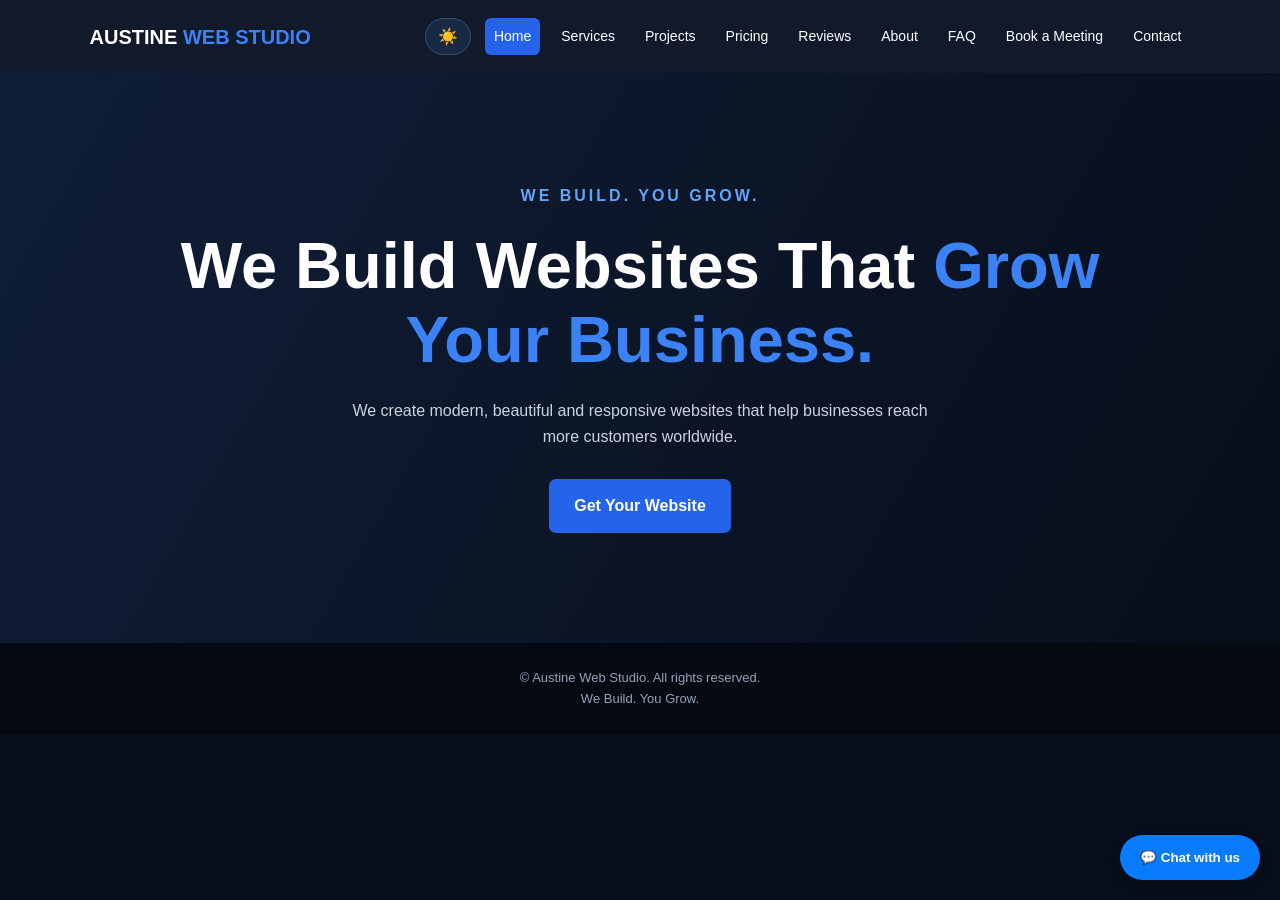
==== commit 85936843: "Add files via upload" ====
--- a/index.html
+++ b/index.html
@@ -1,782 +1,53 @@
-
 <!DOCTYPE html>
 <html lang="en">
 <head>
 <meta charset="UTF-8">
 <meta name="viewport" content="width=device-width, initial-scale=1.0">
-<title>Austine Web Studio | We Build. You Grow.</title>
-<meta name="description" content="Austine Web Studio creates modern, responsive websites for businesses around the world.">
-<style>
-* {
-  margin: 0;
-  padding: 0;
-  box-sizing: border-box;
-}
-html { scroll-behavior: smooth; }
-body {
-  font-family: Arial, sans-serif;
-  background: #080e1a;
-  color: white;
-  line-height: 1.6;
-}
-header {
-  padding: 18px 7%;
-  display: flex;
-  justify-content: space-between;
-  align-items: center;
-  background: #101a2b;
-  position: sticky;
-  top: 0;
-  z-index: 10;
-}
-.logo { font-size: 20px; font-weight: bold; }
-.logo span { color: #3b82f6; }
-nav a {
-  color: white;
-  text-decoration: none;
-  margin-left: 18px;
-  font-size: 14px;
-}
-nav a:hover { color: #60a5fa; }
-.hero {
-  min-height: 550px;
-  padding: 110px 8%;
-  background: linear-gradient(120deg,#101e38,#080e1a);
-  text-align: center;
-  display: flex;
-  flex-direction: column;
-  align-items: center;
-  justify-content: center;
-}
-.tag {
-  color: #60a5fa;
-  font-weight: bold;
-  letter-spacing: 3px;
-}
-h1 {
-  font-size: clamp(36px,7vw,65px);
-  line-height: 1.15;
-  margin: 20px 0;
-}
-h1 span { color: #3b82f6; }
-.hero p {
-  color: #cbd5e1;
-  max-width: 600px;
-  margin-bottom: 30px;
-}
-.btn {
-  display: inline-block;
-  padding: 14px 25px;
-  background: #2563eb;
-  color: white;
-  border-radius: 7px;
-  text-decoration: none;
-  font-weight: bold;
-  border: none;
-  cursor: pointer;
-}
-.btn:hover { background: #1d4ed8; }
-section { padding: 75px 8%; }
-.section-title {
-  text-align: center;
-  margin-bottom: 40px;
-}
-.section-title h2 { font-size: 32px; }
-.section-title p { color: #94a3b8; }
-.services {
-  display: grid;
-  grid-template-columns: repeat(auto-fit,minmax(220px,1fr));
-  gap: 20px;
-}
-.service, .project {
-  background: #111c30;
-  padding: 25px;
-  border: 1px solid #263750;
-  border-radius: 12px;
-}
-.service h3, .project h3 { margin-bottom: 12px; }
-.service p, .project p {
-  color: #aab8ca;
-  font-size: 14px;
-}
-.service .symbol {
-  font-size: 32px;
-  margin-bottom: 12px;
-}
-.about {
-  background: #101a2b;
-  text-align: center;
-}
-.about p {
-  max-width: 700px;
-  margin: auto;
-  color: #cbd5e1;
-}
-.projects {
-  display: grid;
-  grid-template-columns: repeat(auto-fit,minmax(220px,1fr));
-  gap: 20px;
-}
-.project { border-top: 3px solid #2563eb; }
-.contact {
-  text-align: center;
-  background: linear-gradient(120deg,#10264b,#080e1a);
-}
-.contact p {
-  color: #cbd5e1;
-  margin: 15px auto 25px;
-}
-footer {
-  padding: 25px;
-  text-align: center;
-  background: #050912;
-  color: #94a3b8;
-  font-size: 13px;
-}
-.menu-btn {
-  display: none;
-  background: none;
-  color: white;
-  border: none;
-  font-size: 25px;
-}
-@media(max-width:650px) {
-  .menu-btn { display: block; }
-  nav {
-    display: none;
-    position: absolute;
-    top: 65px;
-    left: 0;
-    width: 100%;
-    background: #101a2b;
-    padding: 20px;
-  }
-  nav.show { display: flex; flex-direction: column; }
-  nav a { margin: 10px 0; }
-}
-
-/* New Austine Web Studio sections and interactive features */
-.theme-toggle {
-  margin-left: auto;
-  margin-right: 14px;
-  border: 1px solid #365071;
-  border-radius: 999px;
-  background: #172943;
-  color: white;
-  padding: 8px 12px;
-  cursor: pointer;
-  font-size: 16px;
-}
-.pricing-grid, .feature-grid, .testimonial-grid {
-  display: grid;
-  grid-template-columns: repeat(auto-fit, minmax(220px, 1fr));
-  gap: 20px;
-}
-.price-card, .feature-card, .testimonial-card {
-  background: #111c30;
-  border: 1px solid #263750;
-  border-radius: 12px;
-  padding: 25px;
-}
-.price-card.featured { border: 2px solid #3b82f6; transform: translateY(-4px); }
-.price-card h3, .feature-card h3 { margin-bottom: 10px; }
-.price { font-size: 30px; font-weight: bold; color: #60a5fa; margin: 12px 0; }
-.price small { font-size: 13px; color: #aab8ca; font-weight: normal; }
-.price-card p, .price-card li, .feature-card p, .testimonial-card p {
-  color: #aab8ca;
-  font-size: 14px;
-}
-.price-card ul { padding-left: 20px; margin: 16px 0 22px; }
-.price-card li { margin: 7px 0; }
-.section-note { max-width: 760px; margin: 0 auto 25px; color: #aab8ca; text-align: center; font-size: 14px; }
-.empty-testimonials {
-  max-width: 700px;
-  margin: auto;
-  padding: 28px;
-  border: 1px dashed #49617f;
-  border-radius: 12px;
-  text-align: center;
-  color: #cbd5e1;
-  background: #111c30;
-}
-.faq-list { max-width: 850px; margin: auto; }
-.faq-list details {
-  background: #111c30;
-  border: 1px solid #263750;
-  border-radius: 10px;
-  padding: 17px 20px;
-  margin-bottom: 12px;
-}
-.faq-list summary { cursor: pointer; font-weight: bold; }
-.faq-list details p { color: #aab8ca; margin-top: 12px; }
-.booking-panel {
-  max-width: 800px;
-  margin: auto;
-  padding: 30px;
-  text-align: center;
-  background: #111c30;
-  border: 1px solid #263750;
-  border-radius: 14px;
-}
-.booking-panel p { color: #cbd5e1; margin: 12px 0 22px; }
-.chat-quick-actions { display: flex; flex-wrap: wrap; gap: 7px; padding: 8px 10px; background: #f3f6fa; }
-.chat-quick-actions button {
-  border: 1px solid #b7c8df;
-  background: white;
-  color: #17345a;
-  border-radius: 18px;
-  padding: 7px 10px;
-  font-size: 12px;
-  cursor: pointer;
-}
-#chat-header { display: flex; justify-content: space-between; align-items: center; }
-#chat-close { cursor: pointer; border: 0; background: transparent; color: white; font-size: 20px; }
-body.light-mode { background: #f5f7fb; color: #172033; }
-body.light-mode header, body.light-mode .about { background: #e7edf6; }
-body.light-mode nav a { color: #172033; }
-body.light-mode .hero { background: linear-gradient(120deg,#dceaff,#f5f7fb); }
-body.light-mode .hero p, body.light-mode .about p, body.light-mode .contact p { color: #34445c; }
-body.light-mode .service, body.light-mode .project, body.light-mode .price-card,
-body.light-mode .feature-card, body.light-mode .testimonial-card,
-body.light-mode .faq-list details, body.light-mode .booking-panel,
-body.light-mode .empty-testimonials { background: white; color: #172033; border-color: #cbd5e1; }
-body.light-mode .service p, body.light-mode .project p, body.light-mode .price-card p,
-body.light-mode .price-card li, body.light-mode .feature-card p,
-body.light-mode .testimonial-card p, body.light-mode .faq-list details p,
-body.light-mode .booking-panel p, body.light-mode .section-note { color: #526176; }
-body.light-mode footer { background: #e7edf6; color: #526176; }
-body.light-mode .contact { background: linear-gradient(120deg,#dceaff,#f5f7fb); }
-body.light-mode .theme-toggle { background: white; color: #172033; border-color: #cbd5e1; }
-@media(max-width:650px) {
-  header { flex-wrap: wrap; }
-  .theme-toggle { margin-left: auto; }
-  nav { z-index: 20; }
-  .price-card.featured { transform: none; }
-}
-
-</style>
+<title>Home | Austine Web Studio</title>
+<meta name="description" content="Welcome to Austine Web Studio. We build modern websites that help businesses grow.">
+<link rel="stylesheet" href="style.css">
 </head>
 <body>
-
 <header>
-  <div class="logo">AUSTINE <span>WEB STUDIO</span></div>
-  <button class="theme-toggle" id="theme-toggle" type="button" aria-label="Switch color theme">☀️</button>
-  <button class="menu-btn" onclick="toggleMenu()" aria-label="Open navigation menu">☰</button>
-  <nav id="nav">
-    <a href="#home">Home</a>
-    <a href="#services">Services</a>
-    <a href="#about">About</a>
-    <a href="#projects">Projects</a>
-    <a href="#pricing">Pricing</a>
-    <a href="#testimonials">Reviews</a>
-    <a href="#booking">Book a Meeting</a>
-    <a href="#faq">FAQ</a>
-    <a href="#contact">Contact</a>
-  </nav>
+ <a class="logo" href="index.html" style="color:inherit;text-decoration:none">AUSTINE <span>WEB STUDIO</span></a>
+ <button class="theme-toggle" id="theme-toggle" type="button" aria-label="Switch color theme">☀️</button>
+ <button class="menu-btn" onclick="toggleMenu()" aria-label="Open navigation menu">☰</button>
+ <nav id="nav"><a href="index.html" class="active">Home</a>
+<a href="services.html">Services</a>
+<a href="projects.html">Projects</a>
+<a href="pricing.html">Pricing</a>
+<a href="testimonials.html">Reviews</a>
+<a href="about.html">About</a>
+<a href="faq.html">FAQ</a>
+<a href="booking.html">Book a Meeting</a>
+<a href="contact.html">Contact</a></nav>
 </header>
 
-<div class="hero" id="home">
-  <div class="tag">WE BUILD. YOU GROW.</div>
-  <h1>We Build Websites That <span>Grow Your Business.</span></h1>
-  <p>
+<main class="page-content"><div class="hero" id="home">
+<div class="tag">WE BUILD. YOU GROW.</div>
+<h1>We Build Websites That <span>Grow Your Business.</span></h1>
+<p>
     We create modern, beautiful and responsive websites
     that help businesses reach more customers worldwide.
   </p>
-  <a href="#contact" class="btn">Get Your Website</a>
-</div>
+<a class="btn" href="contact.html">Get Your Website</a>
+</div></main>
+<footer><p>© <span id="year"></span> Austine Web Studio. All rights reserved.</p><p>We Build. You Grow.</p></footer>
 
-<section id="services">
-  <div class="section-title">
-    <h2>Our Services</h2>
-    <p>Solutions to help your business grow online.</p>
-  </div>
-  <div class="services">
-    <div class="service">
-      <div class="symbol">🌐</div>
-      <h3>Business Websites</h3>
-      <p>Professional websites for companies and small businesses.</p>
-    </div>
-    <div class="service">
-      <div class="symbol">🛒</div>
-      <h3>Online Stores</h3>
-      <p>Beautiful online shops to showcase and sell products.</p>
-    </div>
-    <div class="service">
-      <div class="symbol">📱</div>
-      <h3>Responsive Design</h3>
-      <p>Websites that work beautifully on phones and computers.</p>
-    </div>
-    <div class="service">
-      <div class="symbol">💼</div>
-      <h3>Portfolio Websites</h3>
-      <p>Personal websites that showcase your skills and work.</p>
-    </div>
-  </div>
-</section>
-
-<section class="about" id="about">
-  <div class="section-title"><h2>About Us</h2></div>
-  <p>
-    Austine Web Studio is a website development brand
-    focused on helping businesses build a strong online presence.
-    We combine creativity and technology to create websites
-    that look professional and work smoothly.
-  </p>
-</section>
-
-<section id="projects">
-  <div class="section-title">
-    <h2>Our Sample Projects</h2>
-    <p>Examples of the types of websites we can create.</p>
-  </div>
-  <div class="projects">
-    <div class="project">
-      <h3>Restaurant Website</h3>
-      <p>A modern website for restaurants and food businesses.</p>
-    </div>
-<a href="https://austineoss.github.io/austine-web-studio/restaurant-demo.html"
-target="_blank"
-style="display:inline-block;background:#007bff;color:white;padding:10px 18px;text-decoration:none;border-radius:5px;margin-top:10px;">
-View Restaurant Demo
-</a>
-    <div class="project">
-      <h3>Fashion Store</h3>
-      <p>An attractive online shop for clothing brands.</p>
-    </div>
-    <div class="project">
-      <h3>Business Website</h3>
-      <p>A professional online presence for companies.</p>
-    </div>
-  </div>
-</section>
-
-
-<section id="pricing">
-  <div class="section-title">
-    <h2>Website Packages</h2>
-    <p>Clear starting prices for common website projects.</p>
-  </div>
-  <p class="section-note">Prices are starting estimates in USD. Your final quote will depend on the pages, content, features and integrations your project needs. Hosting, domain names and third-party fees are not included unless agreed.</p>
-  <div class="pricing-grid">
-    <article class="price-card">
-      <h3>Starter</h3>
-      <div class="price">From $75</div>
-      <p>For individuals and small businesses that need a simple online presence.</p>
-      <ul>
-        <li>One-page website</li>
-        <li>Mobile-friendly layout</li>
-        <li>Contact and WhatsApp links</li>
-        <li>Basic page title and description</li>
-        <li>One revision round</li>
-      </ul>
-      <a class="btn" href="#booking">Choose Starter</a>
-    </article>
-    <article class="price-card featured">
-      <h3>Business</h3>
-      <div class="price">From $150</div>
-      <p>For businesses that need more room to explain their services.</p>
-      <ul>
-        <li>Up to five pages</li>
-        <li>Responsive design</li>
-        <li>Services and project sections</li>
-        <li>Contact and WhatsApp links</li>
-        <li>Two revision rounds</li>
-      </ul>
-      <a class="btn" href="#booking">Choose Business</a>
-    </article>
-    <article class="price-card">
-      <h3>Custom</h3>
-      <div class="price">From $300</div>
-      <p>For projects that need tailored features or additional development.</p>
-      <ul>
-        <li>Custom page and feature plan</li>
-        <li>Frontend development</li>
-        <li>Python backend features can be scoped</li>
-        <li>API or database work quoted separately</li>
-        <li>Project-specific delivery plan</li>
-      </ul>
-      <a class="btn" href="#booking">Request Custom Quote</a>
-    </article>
-  </div>
-</section>
-
-<section id="testimonials" class="about">
-  <div class="section-title">
-    <h2>Client Feedback</h2>
-    <p>Honest feedback matters to us.</p>
-  </div>
-  <div class="empty-testimonials">
-    <h3>Our testimonial collection is just getting started.</h3>
-    <p>We will publish genuine feedback here as clients complete projects with Austine Web Studio. We don't use made-up reviews.</p>
-  </div>
-</section>
-
-<section id="additional-services">
-  <div class="section-title">
-    <h2>More Ways We Can Help</h2>
-    <p>Design and development support for your next web project.</p>
-  </div>
-  <div class="feature-grid">
-    <article class="feature-card">
-      <h3>🧩 Frontend Development</h3>
-      <p>Responsive page layouts and interactive website features using HTML, CSS and JavaScript.</p>
-    </article>
-    <article class="feature-card">
-      <h3>🐍 Python Backend</h3>
-      <p>Python-based backend functionality can be discussed and scoped to fit your project requirements.</p>
-    </article>
-    <article class="feature-card">
-      <h3>🔌 Website Integrations</h3>
-      <p>Connect suitable website features and third-party services where the required access and setup are available.</p>
-    </article>
-    <article class="feature-card">
-      <h3>🛠️ Website Updates</h3>
-      <p>Content updates, layout improvements and fixes for existing websites.</p>
-    </article>
-  </div>
-</section>
-
-<section id="faq">
-  <div class="section-title">
-    <h2>Frequently Asked Questions</h2>
-    <p>Helpful answers before we start your project.</p>
-  </div>
-  <div class="faq-list">
-    <details>
-      <summary>How do I get a quote?</summary>
-      <p>Tell us about your business, the type of website you need, the pages and features you have in mind, and your target deadline. We will discuss the scope and provide a quote.</p>
-    </details>
-    <details>
-      <summary>Will my website work on mobile phones?</summary>
-      <p>Yes. Responsive layouts are included in the packages so the website can adapt to mobile phones, tablets and desktop screens.</p>
-    </details>
-    <details>
-      <summary>Can you build a website with a Python backend?</summary>
-      <p>Python backend requirements can be discussed for custom projects. The exact features, hosting and database needs must be agreed before work begins.</p>
-    </details>
-    <details>
-      <summary>How long will my website take?</summary>
-      <p>Timing depends on the number of pages, features, content readiness and feedback. We will agree on a delivery schedule after reviewing your requirements.</p>
-    </details>
-    <details>
-      <summary>Are domain names and hosting included?</summary>
-      <p>They are not included in the listed starting prices unless specifically stated in your project quote. Any third-party charges will be explained before work begins.</p>
-    </details>
-    <details>
-      <summary>Can you create an online store?</summary>
-      <p>We can discuss a product catalogue and ordering experience. Shopping carts, payment processing and other advanced ecommerce features require a separate scope and quote.</p>
-    </details>
-  </div>
-</section>
-
-<section id="booking" class="contact">
-  <div class="section-title">
-    <h2>Book a Free Project Discussion</h2>
-    <p>Let's talk about your website idea.</p>
-  </div>
-  <div class="booking-panel">
-    <h3>Schedule your consultation</h3>
-    <p>Tap below to message us on WhatsApp. Tell us your preferred day and time, your time zone, and a little about your project. We'll confirm availability with you.</p>
-    <a class="btn" id="book-whatsapp" href="#contact">Request a Meeting</a>
-  </div>
-</section>
-
-<section id="analytics-info">
-  <div class="section-title">
-    <h2>Website Performance</h2>
-    <p>We use website analytics to understand visits and improve the experience.</p>
-  </div>
-  <p class="section-note">Visitor tracking is not active yet. The site owner must connect a Google Analytics 4 measurement ID and publish an appropriate privacy notice before analytics can collect data.</p>
-</section>
-
-<section class="contact" id="contact">
-  <div class="section-title"><h2>Let's Build Your Website</h2></div>
-  <p>Have a business? Let's help you take it online.</p>
-  <a class="btn" id="whatsapp" href="#">Contact Us on WhatsApp</a>
-</section>
-
-<footer>
-  <p>© <span id="year"></span> Austine Web Studio. All rights reserved.</p>
-  <p>We Build. You Grow.</p>
-</footer>
-
-<script>
-function toggleMenu() {
-  document.getElementById("nav").classList.toggle("show");
-}
-
-document.getElementById("year").textContent =
-  new Date().getFullYear();
-
-// Replace this with your WhatsApp number.
-const phone = "2348149121027";
-const message = "Hello Austine Web Studio, I need a website.";
-document.getElementById("whatsapp").href =
-  "https://wa.me/" + phone + "?text=" +
-  encodeURIComponent(message);
-</script>
-
-<style>
-  #chat-button {
-    position: fixed;
-    right: 20px;
-    bottom: 20px;
-    background: #087bff;
-    color: white;
-    border: none;
-    border-radius: 50px;
-    padding: 15px 20px;
-    font-weight: bold;
-    cursor: pointer;
-    z-index: 9999;
-    box-shadow: 0 4px 15px #0003;
-  }
-
-  #chat-box {
-    display: none;
-    position: fixed;
-    right: 20px;
-    bottom: 85px;
-    width: 320px;
-    max-width: calc(100vw - 40px);
-    height: 420px;
-    background: white;
-    border-radius: 15px;
-    box-shadow: 0 5px 25px #0004;
-    overflow: hidden;
-    z-index: 9999;
-    flex-direction: column;
-    font-family: Arial, sans-serif;
-  }
-
-  #chat-header {
-    background: #071b35;
-    color: white;
-    padding: 16px;
-    font-weight: bold;
-  }
-
-  #chat-messages {
-    flex: 1;
-    padding: 12px;
-    overflow-y: auto;
-    background: #f3f6fa;
-  }
-
-  .chat-message {
-    padding: 10px;
-    border-radius: 10px;
-    margin-bottom: 10px;
-    max-width: 90%;
-    font-size: 14px;
-    white-space: pre-line;
-  }
-
-  .bot-message {
-    background: white;
-    color: #222;
-  }
-
-  .user-message {
-    background: #087bff;
-    color: white;
-    margin-left: auto;
-  }
-
-  #chat-form {
-    display: flex;
-    padding: 10px;
-    gap: 5px;
-    border-top: 1px solid #ddd;
-  }
-
-  #chat-input {
-    min-width: 0;
-    flex: 1;
-    padding: 10px;
-    border: 1px solid #ccc;
-    border-radius: 8px;
-  }
-
-  #chat-form button {
-    background: #087bff;
-    color: white;
-    border: none;
-    padding: 10px;
-    border-radius: 8px;
-  }
-</style>
-
-<button id="chat-button" onclick="toggleChat()">
-  💬 Chat with us
-</button>
-
+<button id="chat-button" onclick="toggleChat()">💬 Chat with us</button>
 <div id="chat-box">
-  <div id="chat-header">
-    <span>🤖 Austine AI Assistant</span>
+  <div id="chat-header"><span>🤖 Austine AI Assistant</span>
     <button id="chat-close" type="button" onclick="toggleChat()" aria-label="Close chat">✕</button>
   </div>
-
-  <div id="chat-messages">
-    <div class="chat-message bot-message">
-      Hello! 👋 Welcome to Austine Web Studio.
-
-      I can help you learn about our website design services.
-
-      What would you like to know?
-    </div>
-  </div>
+  <div id="chat-messages"><div class="chat-message bot-message">Hello! 👋 Welcome to Austine Web Studio. I can help you learn about our website design services. What would you like to know?</div></div>
   <div class="chat-quick-actions">
     <button type="button" data-chat-prompt="What services do you offer?">Services</button>
     <button type="button" data-chat-prompt="What are your prices?">Prices</button>
     <button type="button" data-chat-prompt="I want to book a meeting">Book a meeting</button>
   </div>
-
-  <form id="chat-form">
-    <input id="chat-input"
-      placeholder="Type your message..."
-      autocomplete="off" required>
-    <button type="submit">Send</button>
-  </form>
+  <form id="chat-form"><input id="chat-input" placeholder="Type your message..." autocomplete="off" required><button type="submit">Send</button></form>
 </div>
 
-<script>
-  function toggleChat() {
-    const box = document.getElementById("chat-box");
-
-    box.style.display =
-      box.style.display === "flex" ? "none" : "flex";
-  }
-
-  function addMessage(message, sender) {
-    const messages = document.getElementById("chat-messages");
-    const div = document.createElement("div");
-
-    div.className = "chat-message " + sender;
-    div.textContent = message;
-
-    messages.appendChild(div);
-    messages.scrollTop = messages.scrollHeight;
-  }
-
-  function getBotReply(message) {
-    const text = message.toLowerCase();
-
-    if (/\b(hello|hi|hey|good morning|good afternoon|good evening)\b/.test(text)) {
-      return "Hello! 👋 Welcome to Austine Web Studio. Are you looking for a new website, a redesign, or help with an existing project?";
-    }
-    if (text.includes("price") || text.includes("cost") || text.includes("package") || text.includes("budget")) {
-      return "Our sample starting packages are $75 for a one-page Starter website, $150 for a Business website of up to five pages, and $300 for a Custom project. Final pricing depends on the scope. Visit the Pricing section or tell us what you need for a quote.";
-    }
-    if (text.includes("service") || text.includes("offer") || text.includes("what do you do")) {
-      return "We work on business websites, landing pages, portfolio sites, responsive design, frontend development, website updates and scoped Python backend features. What kind of project do you have in mind?";
-    }
-    if (text.includes("python") || text.includes("backend") || text.includes("database") || text.includes("api")) {
-      return "Python backend, database and API requirements can be discussed as custom work. Tell us what the backend should do so we can review the scope.";
-    }
-    if (text.includes("meeting") || text.includes("book") || text.includes("consult")) {
-      return "You can request a project discussion using the 'Book a Free Project Discussion' section. Send your preferred day, time and time zone through WhatsApp, and we'll confirm availability.";
-    }
-    if (text.includes("time") || text.includes("long") || text.includes("delivery")) {
-      return "Delivery time depends on the number of pages, features and how quickly content and feedback are provided. We'll agree on a schedule after reviewing your project.";
-    }
-    if (text.includes("restaurant")) {
-      return "We have a restaurant website demo you can view from the Projects section. A restaurant website can include a menu, contact details, location and WhatsApp ordering.";
-    }
-    if (text.includes("portfolio")) {
-      return "We can create a portfolio website to present your skills, projects and contact details in a professional way.";
-    }
-    if (text.includes("store") || text.includes("ecommerce") || text.includes("shop")) {
-      return "We can discuss an online store or product catalogue. Shopping carts and payment processing need a separate feature plan and quote.";
-    }
-    if (text.includes("contact") || text.includes("whatsapp") || text.includes("email")) {
-      return "Use the WhatsApp contact button on this page to reach Austine Web Studio. Include your business name and what you want your website to do.";
-    }
-    if (text.includes("thank")) {
-      return "You're welcome! 😊 If you're ready, tell us what kind of website you need and we'll help with the next step.";
-    }
-    return "Thanks for reaching out! To help us understand your project, tell us: 1) what your business does, 2) what type of website you need, and 3) any features you want. You can also request a meeting below.";
-  }
-
-  document.getElementById("chat-form").addEventListener(
-    "submit", function(event) {
-      event.preventDefault();
-
-      const input = document.getElementById("chat-input");
-      const message = input.value.trim();
-
-      if (!message) return;
-
-      addMessage(message, "user-message");
-      input.value = "";
-
-      setTimeout(function() {
-        addMessage(getBotReply(message), "bot-message");
-      }, 400);
-    }
-  );
-</script>
-
-
-<script>
-  // Theme preference is saved on this device.
-  (function () {
-    const themeButton = document.getElementById("theme-toggle");
-    const savedTheme = localStorage.getItem("austine-theme");
-    if (savedTheme === "light") document.body.classList.add("light-mode");
-    if (themeButton) {
-      themeButton.textContent = document.body.classList.contains("light-mode") ? "🌙" : "☀️";
-      themeButton.addEventListener("click", function () {
-        document.body.classList.toggle("light-mode");
-        const isLight = document.body.classList.contains("light-mode");
-        localStorage.setItem("austine-theme", isLight ? "light" : "dark");
-        themeButton.textContent = isLight ? "🌙" : "☀️";
-      });
-    }
-  })();
-
-  // Meeting requests open WhatsApp with a prefilled message.
-  (function () {
-    const bookingButton = document.getElementById("book-whatsapp");
-    if (bookingButton) {
-      const bookingText = "Hello Austine Web Studio, I would like to request a project consultation. My preferred day/time and time zone are: ";
-      bookingButton.href = "https://wa.me/" + phone + "?text=" + encodeURIComponent(bookingText);
-      bookingButton.target = "_blank";
-      bookingButton.rel = "noopener";
-    }
-  })();
-
-  // Chat quick-action buttons send their prompt into the existing chat.
-  document.querySelectorAll("[data-chat-prompt]").forEach(function (button) {
-    button.addEventListener("click", function () {
-      const input = document.getElementById("chat-input");
-      const form = document.getElementById("chat-form");
-      input.value = button.getAttribute("data-chat-prompt");
-      form.requestSubmit();
-    });
-  });
-
-  /*
-    OPTIONAL GOOGLE ANALYTICS 4 SETUP:
-    1. Create a Google Analytics 4 property.
-    2. Replace the value below with your own Measurement ID (format: G-XXXXXXXXXX).
-    3. Publish an appropriate privacy notice before enabling tracking.
-    Tracking remains off while the placeholder is unchanged.
-  */
-  const GA4_MEASUREMENT_ID = "G-XXXXXXXXXX";
-  if (/^G-[A-Z0-9]+$/.test(GA4_MEASUREMENT_ID) && GA4_MEASUREMENT_ID !== "G-XXXXXXXXXX") {
-    const gaScript = document.createElement("script");
-    gaScript.async = true;
-    gaScript.src = "https://www.googletagmanager.com/gtag/js?id=" + GA4_MEASUREMENT_ID;
-    document.head.appendChild(gaScript);
-    window.dataLayer = window.dataLayer || [];
-    function gtag(){dataLayer.push(arguments);}
-    window.gtag = gtag;
-    gtag("js", new Date());
-    gtag("config", GA4_MEASUREMENT_ID);
-  }
-</script>
-
+<script src="script.js"></script>
 </body>
-</html>
-
+</html>
--- a/style.css
+++ b/style.css
@@ -0,0 +1,364 @@
+
+* {
+  margin: 0;
+  padding: 0;
+  box-sizing: border-box;
+}
+html { scroll-behavior: smooth; }
+body {
+  font-family: Arial, sans-serif;
+  background: #080e1a;
+  color: white;
+  line-height: 1.6;
+}
+header {
+  padding: 18px 7%;
+  display: flex;
+  justify-content: space-between;
+  align-items: center;
+  background: #101a2b;
+  position: sticky;
+  top: 0;
+  z-index: 10;
+}
+.logo { font-size: 20px; font-weight: bold; }
+.logo span { color: #3b82f6; }
+nav a {
+  color: white;
+  text-decoration: none;
+  margin-left: 18px;
+  font-size: 14px;
+}
+nav a:hover { color: #60a5fa; }
+.hero {
+  min-height: 550px;
+  padding: 110px 8%;
+  background: linear-gradient(120deg,#101e38,#080e1a);
+  text-align: center;
+  display: flex;
+  flex-direction: column;
+  align-items: center;
+  justify-content: center;
+}
+.tag {
+  color: #60a5fa;
+  font-weight: bold;
+  letter-spacing: 3px;
+}
+h1 {
+  font-size: clamp(36px,7vw,65px);
+  line-height: 1.15;
+  margin: 20px 0;
+}
+h1 span { color: #3b82f6; }
+.hero p {
+  color: #cbd5e1;
+  max-width: 600px;
+  margin-bottom: 30px;
+}
+.btn {
+  display: inline-block;
+  padding: 14px 25px;
+  background: #2563eb;
+  color: white;
+  border-radius: 7px;
+  text-decoration: none;
+  font-weight: bold;
+  border: none;
+  cursor: pointer;
+}
+.btn:hover { background: #1d4ed8; }
+section { padding: 75px 8%; }
+.section-title {
+  text-align: center;
+  margin-bottom: 40px;
+}
+.section-title h2 { font-size: 32px; }
+.section-title p { color: #94a3b8; }
+.services {
+  display: grid;
+  grid-template-columns: repeat(auto-fit,minmax(220px,1fr));
+  gap: 20px;
+}
+.service, .project {
+  background: #111c30;
+  padding: 25px;
+  border: 1px solid #263750;
+  border-radius: 12px;
+}
+.service h3, .project h3 { margin-bottom: 12px; }
+.service p, .project p {
+  color: #aab8ca;
+  font-size: 14px;
+}
+.service .symbol {
+  font-size: 32px;
+  margin-bottom: 12px;
+}
+.about {
+  background: #101a2b;
+  text-align: center;
+}
+.about p {
+  max-width: 700px;
+  margin: auto;
+  color: #cbd5e1;
+}
+.projects {
+  display: grid;
+  grid-template-columns: repeat(auto-fit,minmax(220px,1fr));
+  gap: 20px;
+}
+.project { border-top: 3px solid #2563eb; }
+.contact {
+  text-align: center;
+  background: linear-gradient(120deg,#10264b,#080e1a);
+}
+.contact p {
+  color: #cbd5e1;
+  margin: 15px auto 25px;
+}
+footer {
+  padding: 25px;
+  text-align: center;
+  background: #050912;
+  color: #94a3b8;
+  font-size: 13px;
+}
+.menu-btn {
+  display: none;
+  background: none;
+  color: white;
+  border: none;
+  font-size: 25px;
+}
+@media(max-width:650px) {
+  .menu-btn { display: block; }
+  nav {
+    display: none;
+    position: absolute;
+    top: 65px;
+    left: 0;
+    width: 100%;
+    background: #101a2b;
+    padding: 20px;
+  }
+  nav.show { display: flex; flex-direction: column; }
+  nav a { margin: 10px 0; }
+}
+
+/* New Austine Web Studio sections and interactive features */
+.theme-toggle {
+  margin-left: auto;
+  margin-right: 14px;
+  border: 1px solid #365071;
+  border-radius: 999px;
+  background: #172943;
+  color: white;
+  padding: 8px 12px;
+  cursor: pointer;
+  font-size: 16px;
+}
+.pricing-grid, .feature-grid, .testimonial-grid {
+  display: grid;
+  grid-template-columns: repeat(auto-fit, minmax(220px, 1fr));
+  gap: 20px;
+}
+.price-card, .feature-card, .testimonial-card {
+  background: #111c30;
+  border: 1px solid #263750;
+  border-radius: 12px;
+  padding: 25px;
+}
+.price-card.featured { border: 2px solid #3b82f6; transform: translateY(-4px); }
+.price-card h3, .feature-card h3 { margin-bottom: 10px; }
+.price { font-size: 30px; font-weight: bold; color: #60a5fa; margin: 12px 0; }
+.price small { font-size: 13px; color: #aab8ca; font-weight: normal; }
+.price-card p, .price-card li, .feature-card p, .testimonial-card p {
+  color: #aab8ca;
+  font-size: 14px;
+}
+.price-card ul { padding-left: 20px; margin: 16px 0 22px; }
+.price-card li { margin: 7px 0; }
+.section-note { max-width: 760px; margin: 0 auto 25px; color: #aab8ca; text-align: center; font-size: 14px; }
+.empty-testimonials {
+  max-width: 700px;
+  margin: auto;
+  padding: 28px;
+  border: 1px dashed #49617f;
+  border-radius: 12px;
+  text-align: center;
+  color: #cbd5e1;
+  background: #111c30;
+}
+.faq-list { max-width: 850px; margin: auto; }
+.faq-list details {
+  background: #111c30;
+  border: 1px solid #263750;
+  border-radius: 10px;
+  padding: 17px 20px;
+  margin-bottom: 12px;
+}
+.faq-list summary { cursor: pointer; font-weight: bold; }
+.faq-list details p { color: #aab8ca; margin-top: 12px; }
+.booking-panel {
+  max-width: 800px;
+  margin: auto;
+  padding: 30px;
+  text-align: center;
+  background: #111c30;
+  border: 1px solid #263750;
+  border-radius: 14px;
+}
+.booking-panel p { color: #cbd5e1; margin: 12px 0 22px; }
+.chat-quick-actions { display: flex; flex-wrap: wrap; gap: 7px; padding: 8px 10px; background: #f3f6fa; }
+.chat-quick-actions button {
+  border: 1px solid #b7c8df;
+  background: white;
+  color: #17345a;
+  border-radius: 18px;
+  padding: 7px 10px;
+  font-size: 12px;
+  cursor: pointer;
+}
+#chat-header { display: flex; justify-content: space-between; align-items: center; }
+#chat-close { cursor: pointer; border: 0; background: transparent; color: white; font-size: 20px; }
+body.light-mode { background: #f5f7fb; color: #172033; }
+body.light-mode header, body.light-mode .about { background: #e7edf6; }
+body.light-mode nav a { color: #172033; }
+body.light-mode .hero { background: linear-gradient(120deg,#dceaff,#f5f7fb); }
+body.light-mode .hero p, body.light-mode .about p, body.light-mode .contact p { color: #34445c; }
+body.light-mode .service, body.light-mode .project, body.light-mode .price-card,
+body.light-mode .feature-card, body.light-mode .testimonial-card,
+body.light-mode .faq-list details, body.light-mode .booking-panel,
+body.light-mode .empty-testimonials { background: white; color: #172033; border-color: #cbd5e1; }
+body.light-mode .service p, body.light-mode .project p, body.light-mode .price-card p,
+body.light-mode .price-card li, body.light-mode .feature-card p,
+body.light-mode .testimonial-card p, body.light-mode .faq-list details p,
+body.light-mode .booking-panel p, body.light-mode .section-note { color: #526176; }
+body.light-mode footer { background: #e7edf6; color: #526176; }
+body.light-mode .contact { background: linear-gradient(120deg,#dceaff,#f5f7fb); }
+body.light-mode .theme-toggle { background: white; color: #172033; border-color: #cbd5e1; }
+@media(max-width:650px) {
+  header { flex-wrap: wrap; }
+  .theme-toggle { margin-left: auto; }
+  nav { z-index: 20; }
+  .price-card.featured { transform: none; }
+}
+
+
+
+  #chat-button {
+    position: fixed;
+    right: 20px;
+    bottom: 20px;
+    background: #087bff;
+    color: white;
+    border: none;
+    border-radius: 50px;
+    padding: 15px 20px;
+    font-weight: bold;
+    cursor: pointer;
+    z-index: 9999;
+    box-shadow: 0 4px 15px #0003;
+  }
+
+  #chat-box {
+    display: none;
+    position: fixed;
+    right: 20px;
+    bottom: 85px;
+    width: 320px;
+    max-width: calc(100vw - 40px);
+    height: 420px;
+    background: white;
+    border-radius: 15px;
+    box-shadow: 0 5px 25px #0004;
+    overflow: hidden;
+    z-index: 9999;
+    flex-direction: column;
+    font-family: Arial, sans-serif;
+  }
+
+  #chat-header {
+    background: #071b35;
+    color: white;
+    padding: 16px;
+    font-weight: bold;
+  }
+
+  #chat-messages {
+    flex: 1;
+    padding: 12px;
+    overflow-y: auto;
+    background: #f3f6fa;
+  }
+
+  .chat-message {
+    padding: 10px;
+    border-radius: 10px;
+    margin-bottom: 10px;
+    max-width: 90%;
+    font-size: 14px;
+    white-space: pre-line;
+  }
+
+  .bot-message {
+    background: white;
+    color: #222;
+  }
+
+  .user-message {
+    background: #087bff;
+    color: white;
+    margin-left: auto;
+  }
+
+  #chat-form {
+    display: flex;
+    padding: 10px;
+    gap: 5px;
+    border-top: 1px solid #ddd;
+  }
+
+  #chat-input {
+    min-width: 0;
+    flex: 1;
+    padding: 10px;
+    border: 1px solid #ccc;
+    border-radius: 8px;
+  }
+
+  #chat-form button {
+    background: #087bff;
+    color: white;
+    border: none;
+    padding: 10px;
+    border-radius: 8px;
+  }
+
+
+nav { display:flex; flex-wrap:wrap; align-items:center; gap:12px; }
+nav a { margin-left:0; padding:7px 9px; border-radius:6px; }
+nav a.active { background:#2563eb; color:white; }
+.page-hero { padding:70px 8%; text-align:center; background:linear-gradient(120deg,#101e38,#080e1a); }
+.page-hero h1 { margin:10px 0; }
+.page-hero p { color:#cbd5e1; max-width:680px; margin:auto; }
+.page-content { min-height:55vh; }
+@media(max-width:650px) {
+  nav { gap:0; }
+  nav a { padding:10px 0; }
+}
+
+#chat-button{position:fixed;right:20px;bottom:20px;background:#087bff;color:white;border:0;border-radius:50px;padding:15px 20px;font-weight:bold;cursor:pointer;z-index:9999;box-shadow:0 4px 15px #0003}
+#chat-box{display:none;position:fixed;right:20px;bottom:85px;width:320px;max-width:calc(100vw - 40px);height:420px;background:white;border-radius:15px;box-shadow:0 5px 25px #0004;overflow:hidden;z-index:9999;flex-direction:column;font-family:Arial,sans-serif}
+#chat-header{display:flex;justify-content:space-between;align-items:center;background:#071b35;color:white;padding:16px;font-weight:bold}
+#chat-close{cursor:pointer;border:0;background:transparent;color:white;font-size:20px}
+#chat-messages{flex:1;padding:12px;overflow-y:auto;background:#f3f6fa}
+.chat-message{padding:10px;border-radius:10px;margin-bottom:10px;max-width:90%;font-size:14px;white-space:pre-line}
+.bot-message{background:white;color:#222}.user-message{background:#087bff;color:white;margin-left:auto}
+#chat-form{display:flex;padding:10px;gap:5px;border-top:1px solid #ddd}
+#chat-input{min-width:0;flex:1;padding:10px;border:1px solid #ccc;border-radius:8px}
+#chat-form button{background:#087bff;color:white;border:0;padding:10px;border-radius:8px}
+.chat-quick-actions{display:flex;flex-wrap:wrap;gap:7px;padding:8px 10px;background:#f3f6fa}
+.chat-quick-actions button{border:1px solid #b7c8df;background:white;color:#17345a;border-radius:18px;padding:7px 10px;font-size:12px;cursor:pointer}
